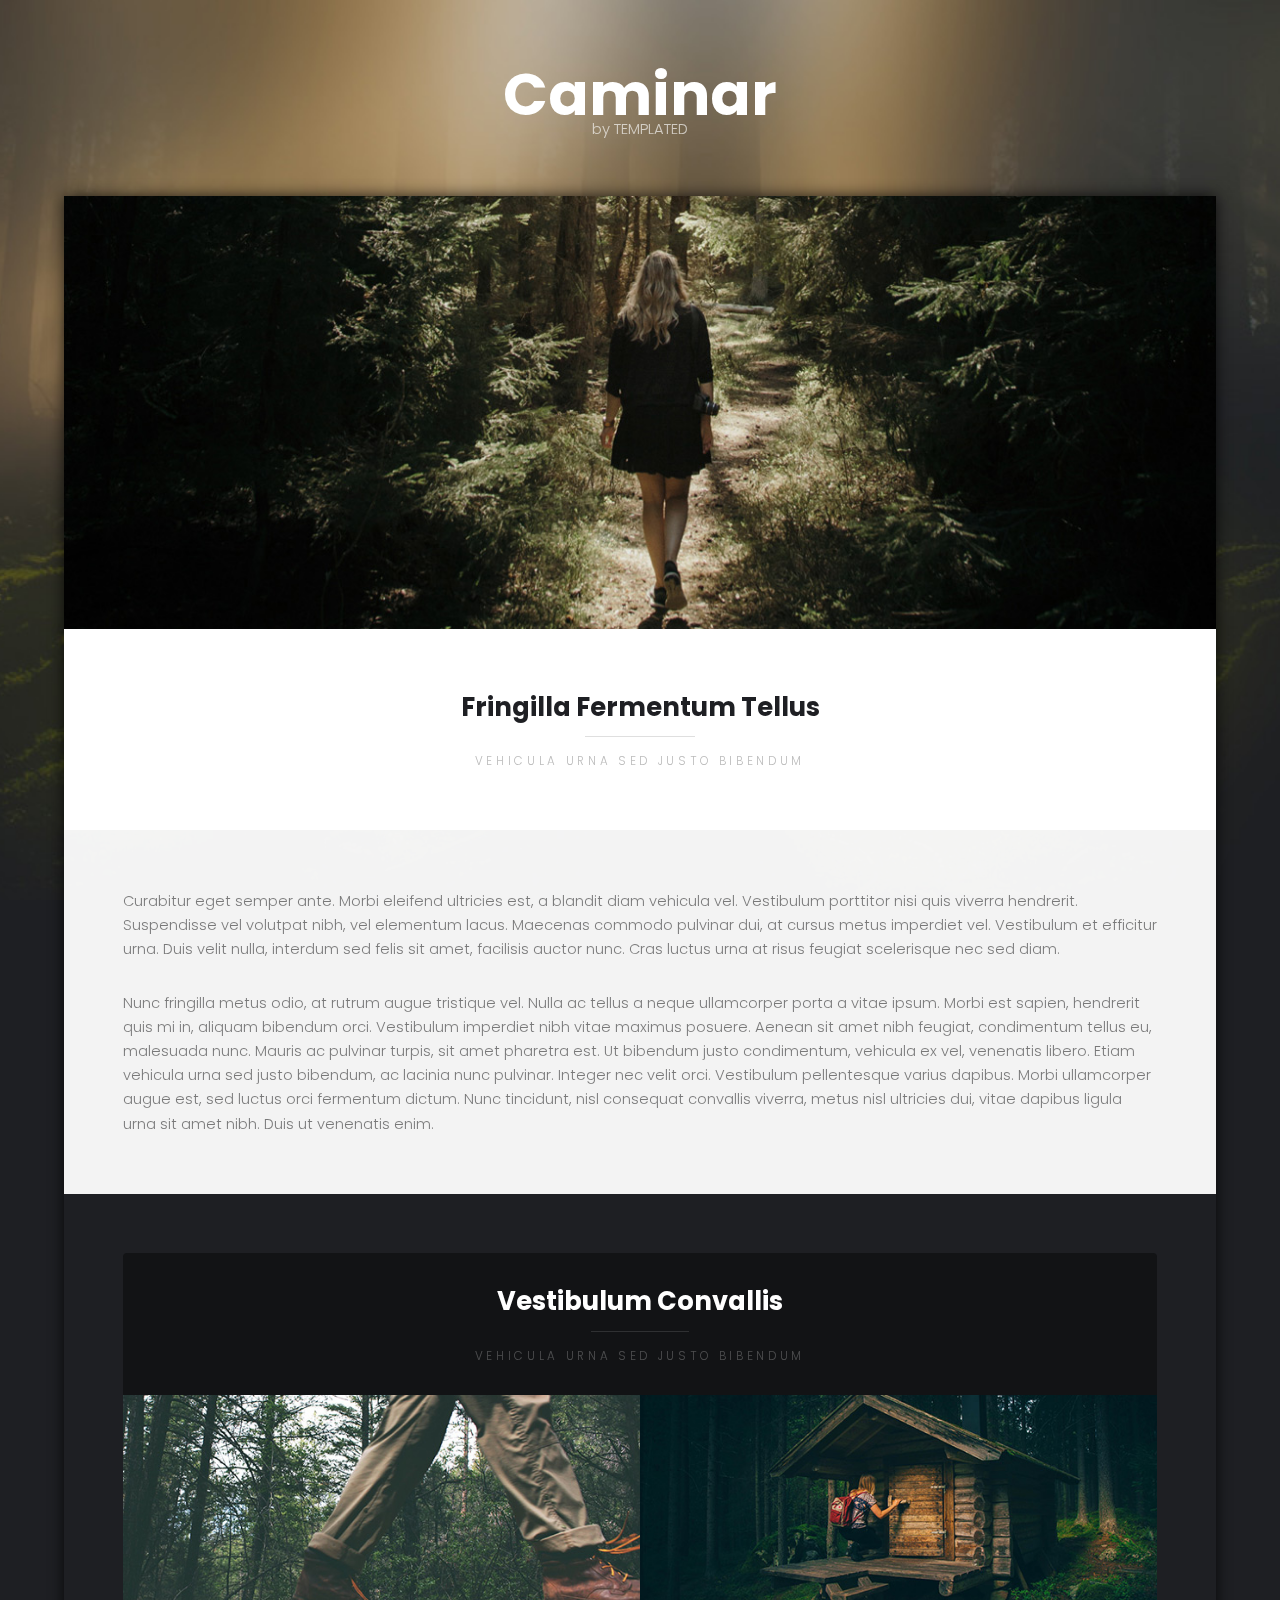
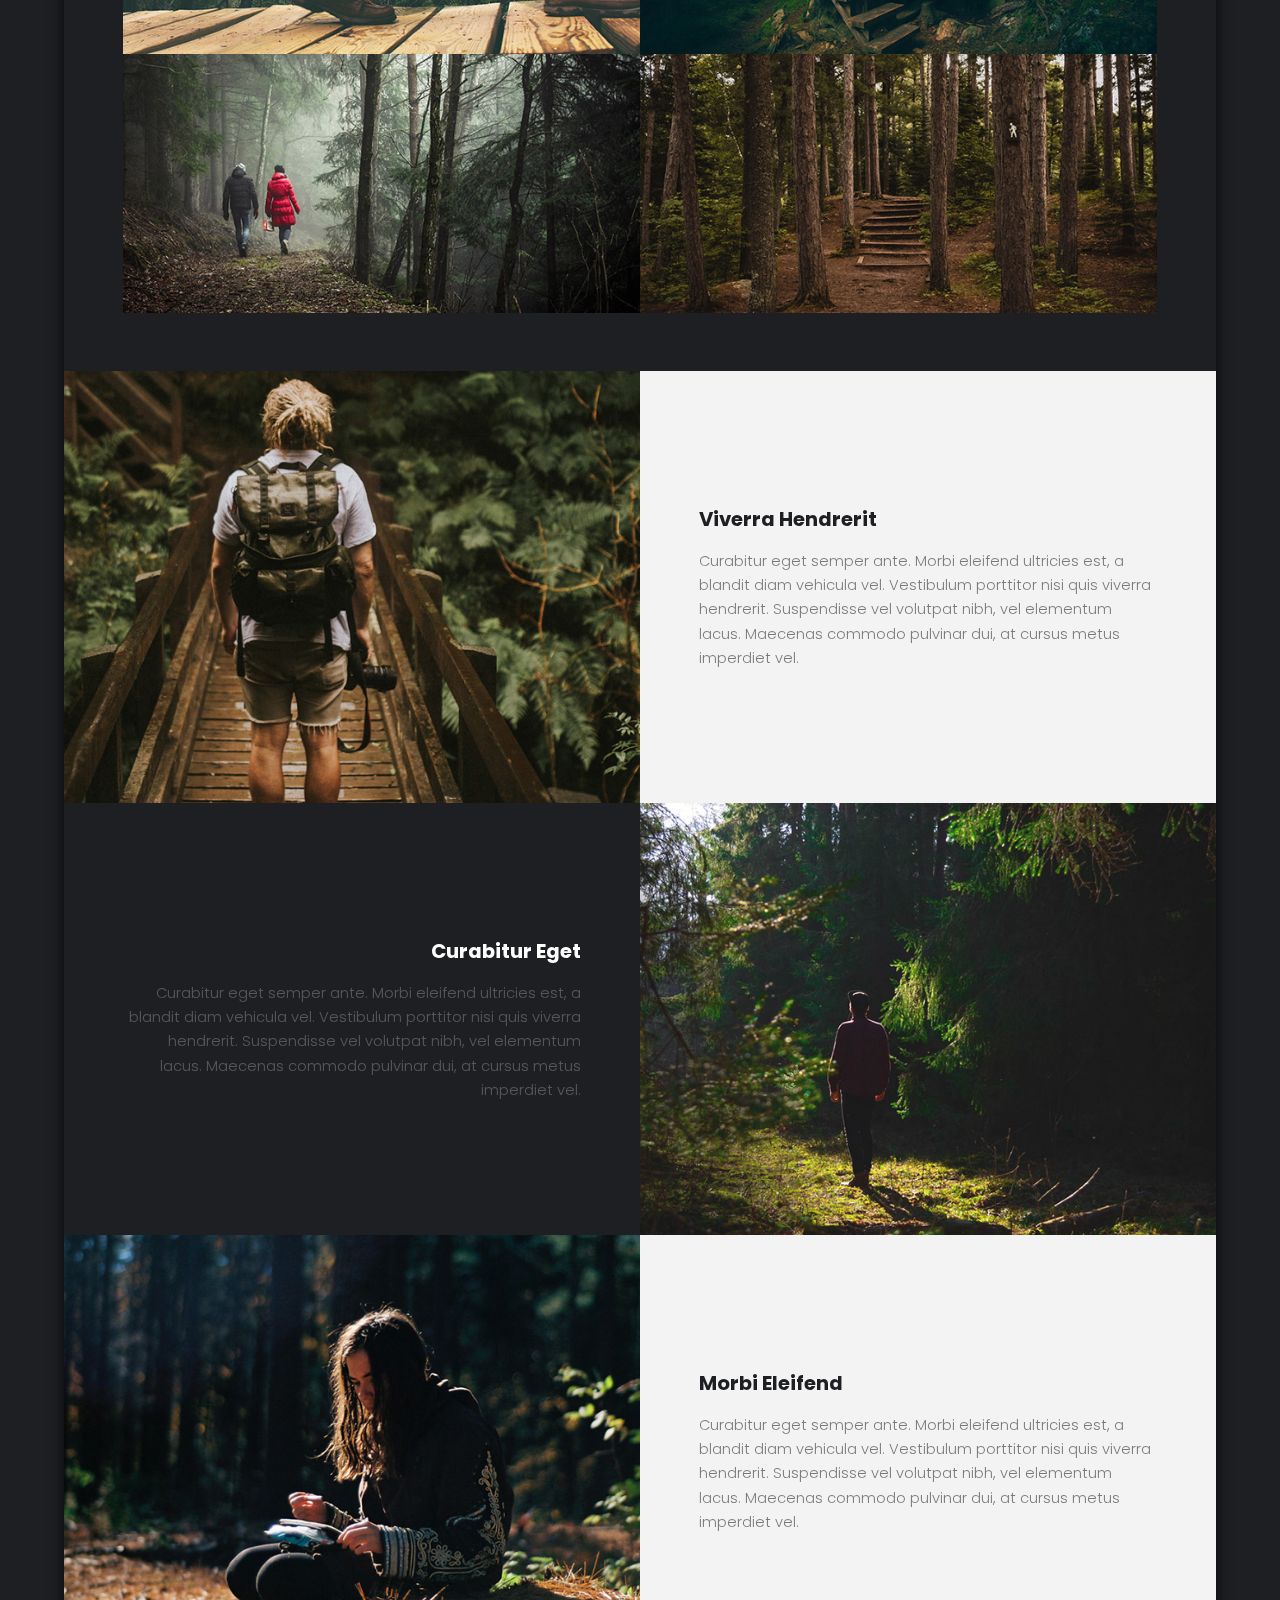
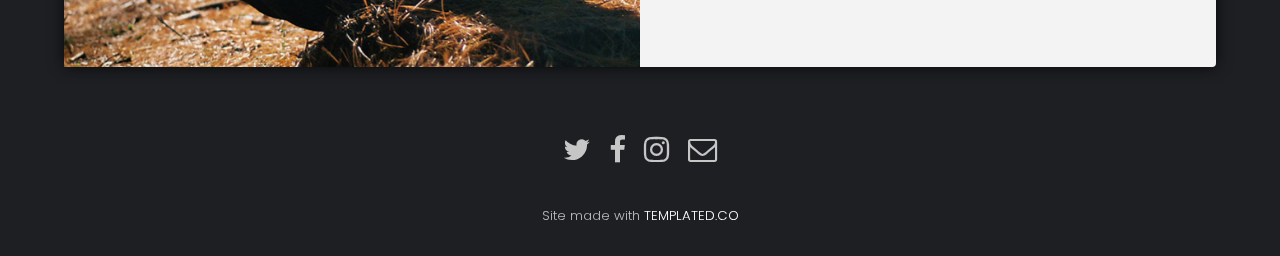
==== index.html @ a5172455 "first commit" ====
<!DOCTYPE HTML>
<!--
	Caminar by TEMPLATED
	templated.co @templatedco
	Released for free under the Creative Commons Attribution 3.0 license (templated.co/license)
-->
<html>
	<head>
		<title>Caminar by TEMPLATED</title>
		<meta charset="utf-8" />
		<meta name="viewport" content="width=device-width, initial-scale=1" />
		<link rel="stylesheet" href="assets/css/main.css" />
		<link rel="stylesheet" href="assets/css/index.css">
	</head>
	<body>

		<!-- Header -->
			<header id="header">
				<div class="logo"><a href="#">Caminar <span>by TEMPLATED</span></a></div>
			</header>

		<!-- Main -->
			<section id="main">
				<div class="inner">

				<!-- One -->
					<section id="one" class="wrapper style1">

						<div class="image fit flush">
							<img src="images/pic02.jpg" alt="" />
						</div>
						<header class="special">
							<h2>Fringilla Fermentum Tellus</h2>
							<p>vehicula urna sed justo bibendum</p>
						</header>
						<div class="content">
							<p>Curabitur eget semper ante. Morbi eleifend ultricies est, a blandit diam vehicula vel. Vestibulum porttitor nisi quis viverra hendrerit. Suspendisse vel volutpat nibh, vel elementum lacus. Maecenas commodo pulvinar dui, at cursus metus imperdiet vel. Vestibulum et efficitur urna. Duis velit nulla, interdum sed felis sit amet, facilisis auctor nunc. Cras luctus urna at risus feugiat scelerisque nec sed diam. </p>
							<p>Nunc fringilla metus odio, at rutrum augue tristique vel. Nulla ac tellus a neque ullamcorper porta a vitae ipsum. Morbi est sapien, hendrerit quis mi in, aliquam bibendum orci. Vestibulum imperdiet nibh vitae maximus posuere. Aenean sit amet nibh feugiat, condimentum tellus eu, malesuada nunc. Mauris ac pulvinar turpis, sit amet pharetra est. Ut bibendum justo condimentum, vehicula ex vel, venenatis libero. Etiam vehicula urna sed justo bibendum, ac lacinia nunc pulvinar. Integer nec velit orci. Vestibulum pellentesque varius dapibus. Morbi ullamcorper augue est, sed luctus orci fermentum dictum. Nunc tincidunt, nisl consequat convallis viverra, metus nisl ultricies dui, vitae dapibus ligula urna sit amet nibh. Duis ut venenatis enim.</p>
						</div>
					</section>

				<!-- Two -->
					<section id="two" class="wrapper style2">
						<header>
							<h2>Vestibulum Convallis</h2>
							<p>vehicula urna sed justo bibendum</p>
						</header>
						<div class="content">
							<div class="gallery">
								<div>
									<div class="image fit flush">
										<a href="images/pic03.jpg"><img src="images/pic03.jpg" alt="" /></a>
									</div>
								</div>
								<div>
									<div class="image fit flush">
										<a href="images/pic01.jpg"><img src="images/pic01.jpg" alt="" /></a>
									</div>
								</div>
								<div>
									<div class="image fit flush">
										<a href="images/pic04.jpg"><img src="images/pic04.jpg" alt="" /></a>
									</div>
								</div>
								<div>
									<div class="image fit flush">
										<a href="images/pic05.jpg"><img src="images/pic05.jpg" alt="" /></a>
									</div>
								</div>
							</div>
						</div>
					</section>

				<!-- Three -->
					<section id="three" class="wrapper">
						<div class="spotlight">
							<div class="image flush"><img src="images/pic06.jpg" alt="" /></div>
							<div class="inner">
								<h3>Viverra Hendrerit</h3>
								<p>Curabitur eget semper ante. Morbi eleifend ultricies est, a blandit diam vehicula vel. Vestibulum porttitor nisi quis viverra hendrerit. Suspendisse vel volutpat nibh, vel elementum lacus. Maecenas commodo pulvinar dui, at cursus metus imperdiet vel.</p>
							</div>
						</div>
						<div class="spotlight alt">
							<div class="image flush"><img src="images/pic07.jpg" alt="" /></div>
							<div  class="inner">
								<h3>Curabitur Eget</h3>
								<p>Curabitur eget semper ante. Morbi eleifend ultricies est, a blandit diam vehicula vel. Vestibulum porttitor nisi quis viverra hendrerit. Suspendisse vel volutpat nibh, vel elementum lacus. Maecenas commodo pulvinar dui, at cursus metus imperdiet vel.</p>
							</div>
						</div>
						<div class="spotlight">
							<div class="image flush"><img src="images/pic08.jpg" alt="" /></div>
							<div class="inner">
								<h3>Morbi Eleifend</h3>
								<p>Curabitur eget semper ante. Morbi eleifend ultricies est, a blandit diam vehicula vel. Vestibulum porttitor nisi quis viverra hendrerit. Suspendisse vel volutpat nibh, vel elementum lacus. Maecenas commodo pulvinar dui, at cursus metus imperdiet vel.</p>
							</div>
						</div>
					</section>

				</div>
			</section>

		<!-- Footer -->
			<footer id="footer">
				<div class="container">
					<ul class="icons">
						<li><a href="#" class="icon fa-twitter"><span class="label">Twitter</span></a></li>
						<li><a href="#" class="icon fa-facebook"><span class="label">Facebook</span></a></li>
						<li><a href="#" class="icon fa-instagram"><span class="label">Instagram</span></a></li>
						<li><a href="#" class="icon fa-envelope-o"><span class="label">Email</span></a></li>
					</ul>
				</div>
			</footer>

		<div class="copyright">
			Site made with <a href="https://templated.co/">TEMPLATED.CO</a>
		</div>

		<!-- Scripts -->
			<script src="assets/js/jquery.min.js"></script>
			<script src="assets/js/jquery.poptrox.min.js"></script>
			<script src="assets/js/skel.min.js"></script>
			<script src="assets/js/util.js"></script>
			<script src="assets/js/main.js"></script>

	</body>
</html>
---- assets/css/main.css ----
@import url(font-awesome.min.css);
@import url("https://fonts.googleapis.com/css?family=Poppins:300,400,500,600,700");

/*
	Caminar by TEMPLATED
	templated.co @templatedco
	Released for free under the Creative Commons Attribution 3.0 license (templated.co/license)
*/

/* Reset */

	html, body, div, span, applet, object, iframe, h1, h2, h3, h4, h5, h6, p, blockquote, pre, a, abbr, acronym, address, big, cite, code, del, dfn, em, img, ins, kbd, q, s, samp, small, strike, strong, sub, sup, tt, var, b, u, i, center, dl, dt, dd, ol, ul, li, fieldset, form, label, legend, table, caption, tbody, tfoot, thead, tr, th, td, article, aside, canvas, details, embed, figure, figcaption, footer, header, hgroup, menu, nav, output, ruby, section, summary, time, mark, audio, video {
		margin: 0;
		padding: 0;
		border: 0;
		font-size: 100%;
		font: inherit;
		vertical-align: baseline;
	}

	article, aside, details, figcaption, figure, footer, header, hgroup, menu, nav, section {
		display: block;
	}

	body {
		line-height: 1;
	}

	ol, ul {
		list-style: none;
	}

	blockquote, q {
		quotes: none;
	}

	blockquote:before, blockquote:after, q:before, q:after {
		content: '';
		content: none;
	}

	table {
		border-collapse: collapse;
		border-spacing: 0;
	}

	body {
		-webkit-text-size-adjust: none;
	}

/* Box Model */

	*, *:before, *:after {
		-moz-box-sizing: border-box;
		-webkit-box-sizing: border-box;
		box-sizing: border-box;
	}

/* Containers */

	.container {
		margin-left: auto;
		margin-right: auto;
	}

	.container.\31 25\25 {
		width: 100%;
		max-width: 100rem;
		min-width: 80rem;
	}

	.container.\37 5\25 {
		width: 60rem;
	}

	.container.\35 0\25 {
		width: 40rem;
	}

	.container.\32 5\25 {
		width: 20rem;
	}

	.container {
		width: 80rem;
	}

	@media screen and (max-width: 1680px) {

		.container.\31 25\25 {
			width: 100%;
			max-width: 100rem;
			min-width: 80rem;
		}

		.container.\37 5\25 {
			width: 60rem;
		}

		.container.\35 0\25 {
			width: 40rem;
		}

		.container.\32 5\25 {
			width: 20rem;
		}

		.container {
			width: 80rem;
		}

	}

	@media screen and (max-width: 1280px) {

		.container.\31 25\25 {
			width: 100%;
			max-width: 81.25rem;
			min-width: 65rem;
		}

		.container.\37 5\25 {
			width: 48.75rem;
		}

		.container.\35 0\25 {
			width: 32.5rem;
		}

		.container.\32 5\25 {
			width: 16.25rem;
		}

		.container {
			width: 65rem;
		}

	}

	@media screen and (max-width: 980px) {

		.container.\31 25\25 {
			width: 100%;
			max-width: 112.5%;
			min-width: 90%;
		}

		.container.\37 5\25 {
			width: 67.5%;
		}

		.container.\35 0\25 {
			width: 45%;
		}

		.container.\32 5\25 {
			width: 22.5%;
		}

		.container {
			width: 90%;
		}

	}

	@media screen and (max-width: 736px) {

		.container.\31 25\25 {
			width: 100%;
			max-width: 112.5%;
			min-width: 90%;
		}

		.container.\37 5\25 {
			width: 67.5%;
		}

		.container.\35 0\25 {
			width: 45%;
		}
		}

		.container.\32 5\25 {
			width: 22.5%;
		}

		.container {
			width: 90% !important;
		}

	}

	@media screen and (max-width: 480px) {

		.container.\31 25\25 {
			width: 100%;
			max-width: 112.5%;
			min-width: 90%;
		}

		.container.\37 5\25 {
			width: 67.5%;
		}

		.container.\35 0\25 {
			width: 45%;
		}

		.container.\32 5\25 {
			width: 22.5%;
		}

		.container {
			width: 90% !important;
		}

	}

/* Grid */

	.row {
		border-bottom: solid 1px transparent;
		-moz-box-sizing: border-box;
		-webkit-box-sizing: border-box;
		box-sizing: border-box;
	}

	.row > * {
		float: left;
		-moz-box-sizing: border-box;
		-webkit-box-sizing: border-box;
		box-sizing: border-box;
	}

	.row:after, .row:before {
		content: '';
		display: block;
		clear: both;
		height: 0;
	}

	.row.uniform > * > :first-child {
		margin-top: 0;
	}

	.row.uniform > * > :last-child {
		margin-bottom: 0;
	}

	.row.\30 \25 > * {
		padding: 0 0 0 0rem;
	}

	.row.\30 \25 {
		margin: 0 0 -1px 0rem;
	}

	.row.uniform.\30 \25 > * {
		padding: 0rem 0 0 0rem;
	}

	.row.uniform.\30 \25 {
		margin: 0rem 0 -1px 0rem;
	}

	.row > * {
		padding: 0 0 0 2rem;
	}

	.row {
		margin: 0 0 -1px -2rem;
	}

	.row.uniform > * {
		padding: 2rem 0 0 2rem;
	}

	.row.uniform {
		margin: -2rem 0 -1px -2rem;
	}

	.row.\32 00\25 > * {
		padding: 0 0 0 4rem;
	}

	.row.\32 00\25 {
		margin: 0 0 -1px -4rem;
	}

	.row.uniform.\32 00\25 > * {
		padding: 4rem 0 0 4rem;
	}

	.row.uniform.\32 00\25 {
		margin: -4rem 0 -1px -4rem;
	}

	.row.\31 50\25 > * {
		padding: 0 0 0 3rem;
	}

	.row.\31 50\25 {
		margin: 0 0 -1px -3rem;
	}

	.row.uniform.\31 50\25 > * {
		padding: 3rem 0 0 3rem;
	}

	.row.uniform.\31 50\25 {
		margin: -3rem 0 -1px -3rem;
	}

	.row.\35 0\25 > * {
		padding: 0 0 0 1rem;
	}

	.row.\35 0\25 {
		margin: 0 0 -1px -1rem;
	}

	.row.uniform.\35 0\25 > * {
		padding: 1rem 0 0 1rem;
	}

	.row.uniform.\35 0\25 {
		margin: -1rem 0 -1px -1rem;
	}

	.row.\32 5\25 > * {
		padding: 0 0 0 0.5rem;
	}

	.row.\32 5\25 {
		margin: 0 0 -1px -0.5rem;
	}

	.row.uniform.\32 5\25 > * {
		padding: 0.5rem 0 0 0.5rem;
	}

	.row.uniform.\32 5\25 {
		margin: -0.5rem 0 -1px -0.5rem;
	}

	.\31 2u, .\31 2u\24 {
		width: 100%;
		clear: none;
		margin-left: 0;
	}

	.\31 1u, .\31 1u\24 {
		width: 91.6666666667%;
		clear: none;
		margin-left: 0;
	}

	.\31 0u, .\31 0u\24 {
		width: 83.3333333333%;
		clear: none;
		margin-left: 0;
	}

	.\39 u, .\39 u\24 {
		width: 75%;
		clear: none;
		margin-left: 0;
	}

	.\38 u, .\38 u\24 {
		width: 66.6666666667%;
		clear: none;
		margin-left: 0;
	}

	.\37 u, .\37 u\24 {
		width: 58.3333333333%;
		clear: none;
		margin-left: 0;
	}

	.\36 u, .\36 u\24 {
		width: 50%;
		clear: none;
		margin-left: 0;
	}

	.\35 u, .\35 u\24 {
		width: 41.6666666667%;
		clear: none;
		margin-left: 0;
	}

	.\34 u, .\34 u\24 {
		width: 33.3333333333%;
		clear: none;
		margin-left: 0;
	}

	.\33 u, .\33 u\24 {
		width: 25%;
		clear: none;
		margin-left: 0;
	}

	.\32 u, .\32 u\24 {
		width: 16.6666666667%;
		clear: none;
		margin-left: 0;
	}

	.\31 u, .\31 u\24 {
		width: 8.3333333333%;
		clear: none;
		margin-left: 0;
	}

	.\31 2u\24 + *,
	.\31 1u\24 + *,
	.\31 0u\24 + *,
	.\39 u\24 + *,
	.\38 u\24 + *,
	.\37 u\24 + *,
	.\36 u\24 + *,
	.\35 u\24 + *,
	.\34 u\24 + *,
	.\33 u\24 + *,
	.\32 u\24 + *,
	.\31 u\24 + * {
		clear: left;
	}

	.\-11u {
		margin-left: 91.66667%;
	}

	.\-10u {
		margin-left: 83.33333%;
	}

	.\-9u {
		margin-left: 75%;
	}

	.\-8u {
		margin-left: 66.66667%;
	}

	.\-7u {
		margin-left: 58.33333%;
	}

	.\-6u {
		margin-left: 50%;
	}

	.\-5u {
		margin-left: 41.66667%;
	}

	.\-4u {
		margin-left: 33.33333%;
	}

	.\-3u {
		margin-left: 25%;
	}

	.\-2u {
		margin-left: 16.66667%;
	}

	.\-1u {
		margin-left: 8.33333%;
	}

	@media screen and (max-width: 1680px) {

		.row > * {
			padding: 0 0 0 2rem;
		}

		.row {
			margin: 0 0 -1px -2rem;
		}

		.row.uniform > * {
			padding: 2rem 0 0 2rem;
		}

		.row.uniform {
			margin: -2rem 0 -1px -2rem;
		}

		.row.\32 00\25 > * {
			padding: 0 0 0 4rem;
		}

		.row.\32 00\25 {
			margin: 0 0 -1px -4rem;
		}

		.row.uniform.\32 00\25 > * {
			padding: 4rem 0 0 4rem;
		}

		.row.uniform.\32 00\25 {
			margin: -4rem 0 -1px -4rem;
		}

		.row.\31 50\25 > * {
			padding: 0 0 0 3rem;
		}

		.row.\31 50\25 {
			margin: 0 0 -1px -3rem;
		}

		.row.uniform.\31 50\25 > * {
			padding: 3rem 0 0 3rem;
		}

		.row.uniform.\31 50\25 {
			margin: -3rem 0 -1px -3rem;
		}

		.row.\35 0\25 > * {
			padding: 0 0 0 1rem;
		}

		.row.\35 0\25 {
			margin: 0 0 -1px -1rem;
		}

		.row.uniform.\35 0\25 > * {
			padding: 1rem 0 0 1rem;
		}

		.row.uniform.\35 0\25 {
			margin: -1rem 0 -1px -1rem;
		}

		.row.\32 5\25 > * {
			padding: 0 0 0 0.5rem;
		}

		.row.\32 5\25 {
			margin: 0 0 -1px -0.5rem;
		}

		.row.uniform.\32 5\25 > * {
			padding: 0.5rem 0 0 0.5rem;
		}

		.row.uniform.\32 5\25 {
			margin: -0.5rem 0 -1px -0.5rem;
		}

		.\31 2u\28xlarge\29, .\31 2u\24\28xlarge\29 {
			width: 100%;
			clear: none;
			margin-left: 0;
		}

		.\31 1u\28xlarge\29, .\31 1u\24\28xlarge\29 {
			width: 91.6666666667%;
			clear: none;
			margin-left: 0;
		}

		.\31 0u\28xlarge\29, .\31 0u\24\28xlarge\29 {
			width: 83.3333333333%;
			clear: none;
			margin-left: 0;
		}

		.\39 u\28xlarge\29, .\39 u\24\28xlarge\29 {
			width: 75%;
			clear: none;
			margin-left: 0;
		}

		.\38 u\28xlarge\29, .\38 u\24\28xlarge\29 {
			width: 66.6666666667%;
			clear: none;
			margin-left: 0;
		}

		.\37 u\28xlarge\29, .\37 u\24\28xlarge\29 {
			width: 58.3333333333%;
			clear: none;
			margin-left: 0;
		}

		.\36 u\28xlarge\29, .\36 u\24\28xlarge\29 {
			width: 50%;
			clear: none;
			margin-left: 0;
		}

		.\35 u\28xlarge\29, .\35 u\24\28xlarge\29 {
			width: 41.6666666667%;
			clear: none;
			margin-left: 0;
		}

		.\34 u\28xlarge\29, .\34 u\24\28xlarge\29 {
			width: 33.3333333333%;
			clear: none;
			margin-left: 0;
		}

		.\33 u\28xlarge\29, .\33 u\24\28xlarge\29 {
			width: 25%;
			clear: none;
			margin-left: 0;
		}

		.\32 u\28xlarge\29, .\32 u\24\28xlarge\29 {
			width: 16.6666666667%;
			clear: none;
			margin-left: 0;
		}

		.\31 u\28xlarge\29, .\31 u\24\28xlarge\29 {
			width: 8.3333333333%;
			clear: none;
			margin-left: 0;
		}

		.\31 2u\24\28xlarge\29 + *,
		.\31 1u\24\28xlarge\29 + *,
		.\31 0u\24\28xlarge\29 + *,
		.\39 u\24\28xlarge\29 + *,
		.\38 u\24\28xlarge\29 + *,
		.\37 u\24\28xlarge\29 + *,
		.\36 u\24\28xlarge\29 + *,
		.\35 u\24\28xlarge\29 + *,
		.\34 u\24\28xlarge\29 + *,
		.\33 u\24\28xlarge\29 + *,
		.\32 u\24\28xlarge\29 + *,
		.\31 u\24\28xlarge\29 + * {
			clear: left;
		}

		.\-11u\28xlarge\29 {
			margin-left: 91.66667%;
		}

		.\-10u\28xlarge\29 {
			margin-left: 83.33333%;
		}

		.\-9u\28xlarge\29 {
			margin-left: 75%;
		}

		.\-8u\28xlarge\29 {
			margin-left: 66.66667%;
		}

		.\-7u\28xlarge\29 {
			margin-left: 58.33333%;
		}

		.\-6u\28xlarge\29 {
			margin-left: 50%;
		}

		.\-5u\28xlarge\29 {
			margin-left: 41.66667%;
		}

		.\-4u\28xlarge\29 {
			margin-left: 33.33333%;
		}

		.\-3u\28xlarge\29 {
			margin-left: 25%;
		}

		.\-2u\28xlarge\29 {
			margin-left: 16.66667%;
		}

		.\-1u\28xlarge\29 {
			margin-left: 8.33333%;
		}

	}

	@media screen and (max-width: 1280px) {

		.row > * {
			padding: 0 0 0 1.5rem;
		}

		.row {
			margin: 0 0 -1px -1.5rem;
		}

		.row.uniform > * {
			padding: 1.5rem 0 0 1.5rem;
		}

		.row.uniform {
			margin: -1.5rem 0 -1px -1.5rem;
		}

		.row.\32 00\25 > * {
			padding: 0 0 0 3rem;
		}

		.row.\32 00\25 {
			margin: 0 0 -1px -3rem;
		}

		.row.uniform.\32 00\25 > * {
			padding: 3rem 0 0 3rem;
		}

		.row.uniform.\32 00\25 {
			margin: -3rem 0 -1px -3rem;
		}

		.row.\31 50\25 > * {
			padding: 0 0 0 2.25rem;
		}

		.row.\31 50\25 {
			margin: 0 0 -1px -2.25rem;
		}

		.row.uniform.\31 50\25 > * {
			padding: 2.25rem 0 0 2.25rem;
		}

		.row.uniform.\31 50\25 {
			margin: -2.25rem 0 -1px -2.25rem;
		}

		.row.\35 0\25 > * {
			padding: 0 0 0 0.75rem;
		}

		.row.\35 0\25 {
			margin: 0 0 -1px -0.75rem;
		}

		.row.uniform.\35 0\25 > * {
			padding: 0.75rem 0 0 0.75rem;
		}

		.row.uniform.\35 0\25 {
			margin: -0.75rem 0 -1px -0.75rem;
		}

		.row.\32 5\25 > * {
			padding: 0 0 0 0.375rem;
		}

		.row.\32 5\25 {
			margin: 0 0 -1px -0.375rem;
		}

		.row.uniform.\32 5\25 > * {
			padding: 0.375rem 0 0 0.375rem;
		}

		.row.uniform.\32 5\25 {
			margin: -0.375rem 0 -1px -0.375rem;
		}

		.\31 2u\28large\29, .\31 2u\24\28large\29 {
			width: 100%;
			clear: none;
			margin-left: 0;
		}

		.\31 1u\28large\29, .\31 1u\24\28large\29 {
			width: 91.6666666667%;
			clear: none;
			margin-left: 0;
		}

		.\31 0u\28large\29, .\31 0u\24\28large\29 {
			width: 83.3333333333%;
			clear: none;
			margin-left: 0;
		}

		.\39 u\28large\29, .\39 u\24\28large\29 {
			width: 75%;
			clear: none;
			margin-left: 0;
		}

		.\38 u\28large\29, .\38 u\24\28large\29 {
			width: 66.6666666667%;
			clear: none;
			margin-left: 0;
		}

		.\37 u\28large\29, .\37 u\24\28large\29 {
			width: 58.3333333333%;
			clear: none;
			margin-left: 0;
		}

		.\36 u\28large\29, .\36 u\24\28large\29 {
			width: 50%;
			clear: none;
			margin-left: 0;
		}

		.\35 u\28large\29, .\35 u\24\28large\29 {
			width: 41.6666666667%;
			clear: none;
			margin-left: 0;
		}

		.\34 u\28large\29, .\34 u\24\28large\29 {
			width: 33.3333333333%;
			clear: none;
			margin-left: 0;
		}

		.\33 u\28large\29, .\33 u\24\28large\29 {
			width: 25%;
			clear: none;
			margin-left: 0;
		}

		.\32 u\28large\29, .\32 u\24\28large\29 {
			width: 16.6666666667%;
			clear: none;
			margin-left: 0;
		}

		.\31 u\28large\29, .\31 u\24\28large\29 {
			width: 8.3333333333%;
			clear: none;
			margin-left: 0;
		}

		.\31 2u\24\28large\29 + *,
		.\31 1u\24\28large\29 + *,
		.\31 0u\24\28large\29 + *,
		.\39 u\24\28large\29 + *,
		.\38 u\24\28large\29 + *,
		.\37 u\24\28large\29 + *,
		.\36 u\24\28large\29 + *,
		.\35 u\24\28large\29 + *,
		.\34 u\24\28large\29 + *,
		.\33 u\24\28large\29 + *,
		.\32 u\24\28large\29 + *,
		.\31 u\24\28large\29 + * {
			clear: left;
		}

		.\-11u\28large\29 {
			margin-left: 91.66667%;
		}

		.\-10u\28large\29 {
			margin-left: 83.33333%;
		}

		.\-9u\28large\29 {
			margin-left: 75%;
		}

		.\-8u\28large\29 {
			margin-left: 66.66667%;
		}

		.\-7u\28large\29 {
			margin-left: 58.33333%;
		}

		.\-6u\28large\29 {
			margin-left: 50%;
		}

		.\-5u\28large\29 {
			margin-left: 41.66667%;
		}

		.\-4u\28large\29 {
			margin-left: 33.33333%;
		}

		.\-3u\28large\29 {
			margin-left: 25%;
		}

		.\-2u\28large\29 {
			margin-left: 16.66667%;
		}

		.\-1u\28large\29 {
			margin-left: 8.33333%;
		}

	}

	@media screen and (max-width: 980px) {

		.row > * {
			padding: 0 0 0 1.5rem;
		}

		.row {
			margin: 0 0 -1px -1.5rem;
		}

		.row.uniform > * {
			padding: 1.5rem 0 0 1.5rem;
		}

		.row.uniform {
			margin: -1.5rem 0 -1px -1.5rem;
		}

		.row.\32 00\25 > * {
			padding: 0 0 0 3rem;
		}

		.row.\32 00\25 {
			margin: 0 0 -1px -3rem;
		}

		.row.uniform.\32 00\25 > * {
			padding: 3rem 0 0 3rem;
		}

		.row.uniform.\32 00\25 {
			margin: -3rem 0 -1px -3rem;
		}

		.row.\31 50\25 > * {
			padding: 0 0 0 2.25rem;
		}

		.row.\31 50\25 {
			margin: 0 0 -1px -2.25rem;
		}

		.row.uniform.\31 50\25 > * {
			padding: 2.25rem 0 0 2.25rem;
		}

		.row.uniform.\31 50\25 {
			margin: -2.25rem 0 -1px -2.25rem;
		}

		.row.\35 0\25 > * {
			padding: 0 0 0 0.75rem;
		}

		.row.\35 0\25 {
			margin: 0 0 -1px -0.75rem;
		}

		.row.uniform.\35 0\25 > * {
			padding: 0.75rem 0 0 0.75rem;
		}

		.row.uniform.\35 0\25 {
			margin: -0.75rem 0 -1px -0.75rem;
		}

		.row.\32 5\25 > * {
			padding: 0 0 0 0.375rem;
		}

		.row.\32 5\25 {
			margin: 0 0 -1px -0.375rem;
		}

		.row.uniform.\32 5\25 > * {
			padding: 0.375rem 0 0 0.375rem;
		}

		.row.uniform.\32 5\25 {
			margin: -0.375rem 0 -1px -0.375rem;
		}

		.\31 2u\28medium\29, .\31 2u\24\28medium\29 {
			width: 100%;
			clear: none;
			margin-left: 0;
		}

		.\31 1u\28medium\29, .\31 1u\24\28medium\29 {
			width: 91.6666666667%;
			clear: none;
			margin-left: 0;
		}

		.\31 0u\28medium\29, .\31 0u\24\28medium\29 {
			width: 83.3333333333%;
			clear: none;
			margin-left: 0;
		}

		.\39 u\28medium\29, .\39 u\24\28medium\29 {
			width: 75%;
			clear: none;
			margin-left: 0;
		}

		.\38 u\28medium\29, .\38 u\24\28medium\29 {
			width: 66.6666666667%;
			clear: none;
			margin-left: 0;
		}

		.\37 u\28medium\29, .\37 u\24\28medium\29 {
			width: 58.3333333333%;
			clear: none;
			margin-left: 0;
		}

		.\36 u\28medium\29, .\36 u\24\28medium\29 {
			width: 50%;
			clear: none;
			margin-left: 0;
		}

		.\35 u\28medium\29, .\35 u\24\28medium\29 {
			width: 41.6666666667%;
			clear: none;
			margin-left: 0;
		}

		.\34 u\28medium\29, .\34 u\24\28medium\29 {
			width: 33.3333333333%;
			clear: none;
			margin-left: 0;
		}

		.\33 u\28medium\29, .\33 u\24\28medium\29 {
			width: 25%;
			clear: none;
			margin-left: 0;
		}

		.\32 u\28medium\29, .\32 u\24\28medium\29 {
			width: 16.6666666667%;
			clear: none;
			margin-left: 0;
		}

		.\31 u\28medium\29, .\31 u\24\28medium\29 {
			width: 8.3333333333%;
			clear: none;
			margin-left: 0;
		}

		.\31 2u\24\28medium\29 + *,
		.\31 1u\24\28medium\29 + *,
		.\31 0u\24\28medium\29 + *,
		.\39 u\24\28medium\29 + *,
		.\38 u\24\28medium\29 + *,
		.\37 u\24\28medium\29 + *,
		.\36 u\24\28medium\29 + *,
		.\35 u\24\28medium\29 + *,
		.\34 u\24\28medium\29 + *,
		.\33 u\24\28medium\29 + *,
		.\32 u\24\28medium\29 + *,
		.\31 u\24\28medium\29 + * {
			clear: left;
		}

		.\-11u\28medium\29 {
			margin-left: 91.66667%;
		}

		.\-10u\28medium\29 {
			margin-left: 83.33333%;
		}

		.\-9u\28medium\29 {
			margin-left: 75%;
		}

		.\-8u\28medium\29 {
			margin-left: 66.66667%;
		}

		.\-7u\28medium\29 {
			margin-left: 58.33333%;
		}

		.\-6u\28medium\29 {
			margin-left: 50%;
		}

		.\-5u\28medium\29 {
			margin-left: 41.66667%;
		}

		.\-4u\28medium\29 {
			margin-left: 33.33333%;
		}

		.\-3u\28medium\29 {
			margin-left: 25%;
		}

		.\-2u\28medium\29 {
			margin-left: 16.66667%;
		}

		.\-1u\28medium\29 {
			margin-left: 8.33333%;
		}

	}

	@media screen and (max-width: 736px) {

		.row > * {
			padding: 0 0 0 1.25rem;
		}

		.row {
			margin: 0 0 -1px -1.25rem;
		}

		.row.uniform > * {
			padding: 1.25rem 0 0 1.25rem;
		}

		.row.uniform {
			margin: -1.25rem 0 -1px -1.25rem;
		}

		.row.\32 00\25 > * {
			padding: 0 0 0 2.5rem;
		}

		.row.\32 00\25 {
			margin: 0 0 -1px -2.5rem;
		}

		.row.uniform.\32 00\25 > * {
			padding: 2.5rem 0 0 2.5rem;
		}

		.row.uniform.\32 00\25 {
			margin: -2.5rem 0 -1px -2.5rem;
		}

		.row.\31 50\25 > * {
			padding: 0 0 0 1.875rem;
		}

		.row.\31 50\25 {
			margin: 0 0 -1px -1.875rem;
		}

		.row.uniform.\31 50\25 > * {
			padding: 1.875rem 0 0 1.875rem;
		}

		.row.uniform.\31 50\25 {
			margin: -1.875rem 0 -1px -1.875rem;
		}

		.row.\35 0\25 > * {
			padding: 0 0 0 0.625rem;
		}

		.row.\35 0\25 {
			margin: 0 0 -1px -0.625rem;
		}

		.row.uniform.\35 0\25 > * {
			padding: 0.625rem 0 0 0.625rem;
		}

		.row.uniform.\35 0\25 {
			margin: -0.625rem 0 -1px -0.625rem;
		}

		.row.\32 5\25 > * {
			padding: 0 0 0 0.3125rem;
		}

		.row.\32 5\25 {
			margin: 0 0 -1px -0.3125rem;
		}

		.row.uniform.\32 5\25 > * {
			padding: 0.3125rem 0 0 0.3125rem;
		}

		.row.uniform.\32 5\25 {
			margin: -0.3125rem 0 -1px -0.3125rem;
		}

		.\31 2u\28small\29, .\31 2u\24\28small\29 {
			width: 100%;
			clear: none;
			margin-left: 0;
		}

		.\31 1u\28small\29, .\31 1u\24\28small\29 {
			width: 91.6666666667%;
			clear: none;
			margin-left: 0;
		}

		.\31 0u\28small\29, .\31 0u\24\28small\29 {
			width: 83.3333333333%;
			clear: none;
			margin-left: 0;
		}

		.\39 u\28small\29, .\39 u\24\28small\29 {
			width: 75%;
			clear: none;
			margin-left: 0;
		}

		.\38 u\28small\29, .\38 u\24\28small\29 {
			width: 66.6666666667%;
			clear: none;
			margin-left: 0;
		}

		.\37 u\28small\29, .\37 u\24\28small\29 {
			width: 58.3333333333%;
			clear: none;
			margin-left: 0;
		}

		.\36 u\28small\29, .\36 u\24\28small\29 {
			width: 50%;
			clear: none;
			margin-left: 0;
		}

		.\35 u\28small\29, .\35 u\24\28small\29 {
			width: 41.6666666667%;
			clear: none;
			margin-left: 0;
		}

		.\34 u\28small\29, .\34 u\24\28small\29 {
			width: 33.3333333333%;
			clear: none;
			margin-left: 0;
		}

		.\33 u\28small\29, .\33 u\24\28small\29 {
			width: 25%;
			clear: none;
			margin-left: 0;
		}

		.\32 u\28small\29, .\32 u\24\28small\29 {
			width: 16.6666666667%;
			clear: none;
			margin-left: 0;
		}

		.\31 u\28small\29, .\31 u\24\28small\29 {
			width: 8.3333333333%;
			clear: none;
			margin-left: 0;
		}

		.\31 2u\24\28small\29 + *,
		.\31 1u\24\28small\29 + *,
		.\31 0u\24\28small\29 + *,
		.\39 u\24\28small\29 + *,
		.\38 u\24\28small\29 + *,
		.\37 u\24\28small\29 + *,
		.\36 u\24\28small\29 + *,
		.\35 u\24\28small\29 + *,
		.\34 u\24\28small\29 + *,
		.\33 u\24\28small\29 + *,
		.\32 u\24\28small\29 + *,
		.\31 u\24\28small\29 + * {
			clear: left;
		}

		.\-11u\28small\29 {
			margin-left: 91.66667%;
		}

		.\-10u\28small\29 {
			margin-left: 83.33333%;
		}

		.\-9u\28small\29 {
			margin-left: 75%;
		}

		.\-8u\28small\29 {
			margin-left: 66.66667%;
		}

		.\-7u\28small\29 {
			margin-left: 58.33333%;
		}

		.\-6u\28small\29 {
			margin-left: 50%;
		}

		.\-5u\28small\29 {
			margin-left: 41.66667%;
		}

		.\-4u\28small\29 {
			margin-left: 33.33333%;
		}

		.\-3u\28small\29 {
			margin-left: 25%;
		}

		.\-2u\28small\29 {
			margin-left: 16.66667%;
		}

		.\-1u\28small\29 {
			margin-left: 8.33333%;
		}

	}

	@media screen and (max-width: 480px) {

		.row > * {
			padding: 0 0 0 1.25rem;
		}

		.row {
			margin: 0 0 -1px -1.25rem;
		}

		.row.uniform > * {
			padding: 1.25rem 0 0 1.25rem;
		}

		.row.uniform {
			margin: -1.25rem 0 -1px -1.25rem;
		}

		.row.\32 00\25 > * {
			padding: 0 0 0 2.5rem;
		}

		.row.\32 00\25 {
			margin: 0 0 -1px -2.5rem;
		}

		.row.uniform.\32 00\25 > * {
			padding: 2.5rem 0 0 2.5rem;
		}

		.row.uniform.\32 00\25 {
			margin: -2.5rem 0 -1px -2.5rem;
		}

		.row.\31 50\25 > * {
			padding: 0 0 0 1.875rem;
		}

		.row.\31 50\25 {
			margin: 0 0 -1px -1.875rem;
		}

		.row.uniform.\31 50\25 > * {
			padding: 1.875rem 0 0 1.875rem;
		}

		.row.uniform.\31 50\25 {
			margin: -1.875rem 0 -1px -1.875rem;
		}

		.row.\35 0\25 > * {
			padding: 0 0 0 0.625rem;
		}

		.row.\35 0\25 {
			margin: 0 0 -1px -0.625rem;
		}

		.row.uniform.\35 0\25 > * {
			padding: 0.625rem 0 0 0.625rem;
		}

		.row.uniform.\35 0\25 {
			margin: -0.625rem 0 -1px -0.625rem;
		}

		.row.\32 5\25 > * {
			padding: 0 0 0 0.3125rem;
		}

		.row.\32 5\25 {
			margin: 0 0 -1px -0.3125rem;
		}

		.row.uniform.\32 5\25 > * {
			padding: 0.3125rem 0 0 0.3125rem;
		}

		.row.uniform.\32 5\25 {
			margin: -0.3125rem 0 -1px -0.3125rem;
		}

		.\31 2u\28xsmall\29, .\31 2u\24\28xsmall\29 {
			width: 100%;
			clear: none;
			margin-left: 0;
		}

		.\31 1u\28xsmall\29, .\31 1u\24\28xsmall\29 {
			width: 91.6666666667%;
			clear: none;
			margin-left: 0;
		}

		.\31 0u\28xsmall\29, .\31 0u\24\28xsmall\29 {
			width: 83.3333333333%;
			clear: none;
			margin-left: 0;
		}

		.\39 u\28xsmall\29, .\39 u\24\28xsmall\29 {
			width: 75%;
			clear: none;
			margin-left: 0;
		}

		.\38 u\28xsmall\29, .\38 u\24\28xsmall\29 {
			width: 66.6666666667%;
			clear: none;
			margin-left: 0;
		}

		.\37 u\28xsmall\29, .\37 u\24\28xsmall\29 {
			width: 58.3333333333%;
			clear: none;
			margin-left: 0;
		}

		.\36 u\28xsmall\29, .\36 u\24\28xsmall\29 {
			width: 50%;
			clear: none;
			margin-left: 0;
		}

		.\35 u\28xsmall\29, .\35 u\24\28xsmall\29 {
			width: 41.6666666667%;
			clear: none;
			margin-left: 0;
		}

		.\34 u\28xsmall\29, .\34 u\24\28xsmall\29 {
			width: 33.3333333333%;
			clear: none;
			margin-left: 0;
		}

		.\33 u\28xsmall\29, .\33 u\24\28xsmall\29 {
			width: 25%;
			clear: none;
			margin-left: 0;
		}

		.\32 u\28xsmall\29, .\32 u\24\28xsmall\29 {
			width: 16.6666666667%;
			clear: none;
			margin-left: 0;
		}

		.\31 u\28xsmall\29, .\31 u\24\28xsmall\29 {
			width: 8.3333333333%;
			clear: none;
			margin-left: 0;
		}

		.\31 2u\24\28xsmall\29 + *,
		.\31 1u\24\28xsmall\29 + *,
		.\31 0u\24\28xsmall\29 + *,
		.\39 u\24\28xsmall\29 + *,
		.\38 u\24\28xsmall\29 + *,
		.\37 u\24\28xsmall\29 + *,
		.\36 u\24\28xsmall\29 + *,
		.\35 u\24\28xsmall\29 + *,
		.\34 u\24\28xsmall\29 + *,
		.\33 u\24\28xsmall\29 + *,
		.\32 u\24\28xsmall\29 + *,
		.\31 u\24\28xsmall\29 + * {
			clear: left;
		}

		.\-11u\28xsmall\29 {
			margin-left: 91.66667%;
		}

		.\-10u\28xsmall\29 {
			margin-left: 83.33333%;
		}

		.\-9u\28xsmall\29 {
			margin-left: 75%;
		}

		.\-8u\28xsmall\29 {
			margin-left: 66.66667%;
		}

		.\-7u\28xsmall\29 {
			margin-left: 58.33333%;
		}

		.\-6u\28xsmall\29 {
			margin-left: 50%;
		}

		.\-5u\28xsmall\29 {
			margin-left: 41.66667%;
		}

		.\-4u\28xsmall\29 {
			margin-left: 33.33333%;
		}

		.\-3u\28xsmall\29 {
			margin-left: 25%;
		}

		.\-2u\28xsmall\29 {
			margin-left: 16.66667%;
		}

		.\-1u\28xsmall\29 {
			margin-left: 8.33333%;
		}

	}

/* Basic */

	@-ms-viewport {
		width: device-width;
	}

	body {
		-ms-overflow-style: scrollbar;
	}

	@media screen and (max-width: 480px) {

		html, body {
			min-width: 320px;
		}

	}

	body {
		background: #fff;
	}

		body.is-loading *, body.is-loading *:before, body.is-loading *:after {
			-moz-animation: none !important;
			-webkit-animation: none !important;
			-ms-animation: none !important;
			animation: none !important;
			-moz-transition: none !important;
			-webkit-transition: none !important;
			-ms-transition: none !important;
			transition: none !important;
		}

/* Type */

	html {
		font-size: 13pt;
	}

		@media screen and (max-width: 1680px) {

			html {
				font-size: 11pt;
			}

		}

		@media screen and (max-width: 1280px) {

			html {
				font-size: 11pt;
			}

		}

		@media screen and (max-width: 980px) {

			html {
				font-size: 12pt;
			}

		}

		@media screen and (max-width: 736px) {

			html {
				font-size: 12pt;
			}

		}

		@media screen and (max-width: 480px) {

			html {
				font-size: 12pt;
			}

		}

	body {
		background-color: #fff;
		color: rgba(0, 0, 0, 0.5);
	}

	body, input, select, textarea {
		font-family: "Poppins", sans-serif;
		font-weight: 300;
		font-size: 1rem;
		line-height: 1.65;
	}

	a {
		text-decoration: underline;
	}

		a:hover {
			text-decoration: none;
		}

	strong, b {
		font-weight: 600;
	}

	em, i {
		font-style: italic;
	}

	p {
		margin: 0 0 2rem 0;
	}

		p:last-child {
			margin: 0;
		}

		p.special {
			text-transform: uppercase;
			font-size: .75rem;
			font-weight: 300;
			margin: 0 0 .5rem 0;
			padding: 0 0 1rem 0;
			letter-spacing: .25rem;
		}

			p.special:after {
				content: '';
				position: absolute;
				margin: auto;
				right: 0;
				bottom: 0;
				left: 0;
				width: 50%;
				height: 1px;
				background-color: rgba(0, 0, 0, 0.125);
			}

	h1, h2, h3, h4, h5, h6 {
		font-weight: 700;
		line-height: 1.5;
		margin: 0 0 1rem 0;
	}

		h1 a, h2 a, h3 a, h4 a, h5 a, h6 a {
			color: inherit;
			text-decoration: none;
		}

	h2 {
		font-size: 1.75rem;
	}

	h3 {
		font-size: 1.35rem;
	}

	h4 {
		font-size: 1.1rem;
	}

	h5 {
		font-size: 0.9rem;
	}

	h6 {
		font-size: 0.7rem;
	}

	sub {
		font-size: 0.8rem;
		position: relative;
		top: 0.5rem;
	}

	sup {
		font-size: 0.8rem;
		position: relative;
		top: -0.5rem;
	}

	blockquote {
		border-left: solid 4px;
		font-style: italic;
		margin: 0 0 2rem 0;
		padding: 0.5rem 0 0.5rem 2rem;
	}

	code {
		border-radius: 4px;
		border: solid 1px;
		font-family: "Courier New", monospace;
		font-size: 0.9rem;
		margin: 0 0.25rem;
		padding: 0.25rem 0.65rem;
	}

	pre {
		-webkit-overflow-scrolling: touch;
		font-family: "Courier New", monospace;
		font-size: 0.9rem;
		margin: 0 0 2rem 0;
	}

		pre code {
			display: block;
			line-height: 1.75;
			padding: 1rem 1.5rem;
			overflow-x: auto;
		}

	hr {
		border: 0;
		border-bottom: solid 1px;
		margin: 2rem 0;
	}

		hr.major {
			margin: 3rem 0;
		}

	.align-left {
		text-align: left;
	}

	.align-center {
		text-align: center;
	}

	.align-right {
		text-align: right;
	}

	input, select, textarea {
		color: #1e1f23;
	}

	a {
		color: #54a354;
	}

	strong, b {
		color: #1e1f23;
	}

	h1, h2, h3, h4, h5, h6 {
		color: #1e1f23;
	}

	blockquote {
		border-left-color: rgba(144, 144, 144, 0.25);
	}

	code {
		background: rgba(144, 144, 144, 0.075);
		border-color: rgba(144, 144, 144, 0.25);
	}

	hr {
		border-bottom-color: rgba(144, 144, 144, 0.25);
	}

/* Box */

	.box {
		margin-bottom: 2rem;
		background: rgba(255, 255, 255, 0.95);
		border-radius: 4px;
	}

		.box .image.fit {
			margin: 0;
			border-radius: 0;
		}

			.box .image.fit img {
				border-radius: 0;
			}

		.box header {
			margin: 0 0 2rem 0;
		}

			.box header h2 {
				margin-bottom: 1rem;
				position: relative;
				padding-bottom: 1rem;
				font-weight: 700;
			}

				.box header h2:after {
					content: '';
					position: absolute;
					margin: auto;
					right: 0;
					bottom: 0;
					left: 0;
					width: 10%;
					height: 1px;
					background-color: rgba(0, 0, 0, 0.125);
				}

			.box header p {
				text-transform: uppercase;
				font-size: .75rem;
				font-weight: 300;
				margin: 1rem 0;
				padding: 0;
				letter-spacing: .25rem;
			}

		.box .content {
			padding: 3rem;
		}

		.box > :last-child,
		.box > :last-child > :last-child,
		.box > :last-child > :last-child > :last-child {
			margin-bottom: 0;
		}

		.box.alt {
			border: 0;
			border-radius: 0;
			padding: 0;
		}

		@media screen and (max-width: 736px) {

			.box .content {
				padding: 2rem;
			}

		}

	.box {
		border-color: rgba(144, 144, 144, 0.25);
	}

/* Button */

	input[type="submit"],
	input[type="reset"],
	input[type="button"],
	button,
	.button {
		-moz-appearance: none;
		-webkit-appearance: none;
		-ms-appearance: none;
		appearance: none;
		-moz-transition: background-color 0.2s ease-in-out, color 0.2s ease-in-out;
		-webkit-transition: background-color 0.2s ease-in-out, color 0.2s ease-in-out;
		-ms-transition: background-color 0.2s ease-in-out, color 0.2s ease-in-out;
		transition: background-color 0.2s ease-in-out, color 0.2s ease-in-out;
		border-radius: 4px;
		border: 0;
		cursor: pointer;
		display: inline-block;
		font-weight: 300;
		height: 2.85rem;
		line-height: 2.95rem;
		padding: 0 1.5rem;
		text-align: center;
		text-decoration: none;
		text-transform: uppercase;
		white-space: nowrap;
	}

		input[type="submit"].icon,
		input[type="reset"].icon,
		input[type="button"].icon,
		button.icon,
		.button.icon {
			padding-left: 1.35rem;
		}

			input[type="submit"].icon:before,
			input[type="reset"].icon:before,
			input[type="button"].icon:before,
			button.icon:before,
			.button.icon:before {
				margin-right: 0.5rem;
			}

		input[type="submit"].fit,
		input[type="reset"].fit,
		input[type="button"].fit,
		button.fit,
		.button.fit {
			display: block;
			margin: 0 0 1rem 0;
			width: 100%;
		}

		input[type="submit"].small,
		input[type="reset"].small,
		input[type="button"].small,
		button.small,
		.button.small {
			font-size: 0.8rem;
		}

		input[type="submit"].big,
		input[type="reset"].big,
		input[type="button"].big,
		button.big,
		.button.big {
			font-size: 1.35rem;
		}

		input[type="submit"].disabled, input[type="submit"]:disabled,
		input[type="reset"].disabled,
		input[type="reset"]:disabled,
		input[type="button"].disabled,
		input[type="button"]:disabled,
		button.disabled,
		button:disabled,
		.button.disabled,
		.button:disabled {
			-moz-pointer-events: none;
			-webkit-pointer-events: none;
			-ms-pointer-events: none;
			pointer-events: none;
			opacity: 0.25;
		}

		@media screen and (max-width: 480px) {

			input[type="submit"],
			input[type="reset"],
			input[type="button"],
			button,
			.button {
				padding: 0;
				width: 100%;
			}

		}

	input[type="submit"],
	input[type="reset"],
	input[type="button"],
	button,
	.button {
		background-color: #f2f2f2;
		color: #000 !important;
	}

		input[type="submit"]:hover,
		input[type="reset"]:hover,
		input[type="button"]:hover,
		button:hover,
		.button:hover {
			background-color: white;
		}

		input[type="submit"]:active,
		input[type="reset"]:active,
		input[type="button"]:active,
		button:active,
		.button:active {
			background-color: #e5e5e5;
		}

		input[type="submit"].alt,
		input[type="reset"].alt,
		input[type="button"].alt,
		button.alt,
		.button.alt {
			background-color: transparent;
			box-shadow: inset 0 0 0 2px rgba(144, 144, 144, 0.25);
			color: #1e1f23 !important;
		}

			input[type="submit"].alt:hover,
			input[type="reset"].alt:hover,
			input[type="button"].alt:hover,
			button.alt:hover,
			.button.alt:hover {
				background-color: rgba(144, 144, 144, 0.075);
			}

			input[type="submit"].alt:active,
			input[type="reset"].alt:active,
			input[type="button"].alt:active,
			button.alt:active,
			.button.alt:active {
				background-color: rgba(144, 144, 144, 0.2);
			}

			input[type="submit"].alt.icon:before,
			input[type="reset"].alt.icon:before,
			input[type="button"].alt.icon:before,
			button.alt.icon:before,
			.button.alt.icon:before {
				color: #bbb;
			}

		input[type="submit"].special,
		input[type="reset"].special,
		input[type="button"].special,
		button.special,
		.button.special {
			background-color: #54a354;
			color: #ffffff !important;
		}

			input[type="submit"].special:hover,
			input[type="reset"].special:hover,
			input[type="button"].special:hover,
			button.special:hover,
			.button.special:hover {
				background-color: #62ae62;
			}

			input[type="submit"].special:active,
			input[type="reset"].special:active,
			input[type="button"].special:active,
			button.special:active,
			.button.special:active {
				background-color: #4b924b;
			}

/* Form */

	form {
		margin: 0 0 2rem 0;
	}

	label {
		display: block;
		font-size: 0.9rem;
		font-weight: 700;
		margin: 0 0 1rem 0;
	}

	input[type="text"],
	input[type="password"],
	input[type="email"],
	select,
	textarea {
		-moz-appearance: none;
		-webkit-appearance: none;
		-ms-appearance: none;
		appearance: none;
		border-radius: 4px;
		border: none;
		border: solid 1px;
		color: inherit;
		display: block;
		outline: 0;
		padding: 0 1rem;
		text-decoration: none;
		width: 100%;
	}

		input[type="text"]:invalid,
		input[type="password"]:invalid,
		input[type="email"]:invalid,
		select:invalid,
		textarea:invalid {
			box-shadow: none;
		}

	.select-wrapper {
		text-decoration: none;
		display: block;
		position: relative;
	}

		.select-wrapper:before {
			-moz-osx-font-smoothing: grayscale;
			-webkit-font-smoothing: antialiased;
			font-family: FontAwesome;
			font-style: normal;
			font-weight: normal;
			text-transform: none !important;
		}

		.select-wrapper:before {
			content: '\f078';
			display: block;
			height: 2.75rem;
			line-height: 2.75rem;
			pointer-events: none;
			position: absolute;
			right: 0;
			text-align: center;
			top: 0;
			width: 2.75rem;
		}

		.select-wrapper select::-ms-expand {
			display: none;
		}

	input[type="text"],
	input[type="password"],
	input[type="email"],
	select {
		height: 2.75rem;
	}

	textarea {
		padding: 0.75rem 1rem;
	}

	input[type="checkbox"],
	input[type="radio"] {
		-moz-appearance: none;
		-webkit-appearance: none;
		-ms-appearance: none;
		appearance: none;
		display: block;
		float: left;
		margin-right: -2rem;
		opacity: 0;
		width: 1rem;
		z-index: -1;
	}

		input[type="checkbox"] + label,
		input[type="radio"] + label {
			text-decoration: none;
			cursor: pointer;
			display: inline-block;
			font-size: 1rem;
			font-weight: 300;
			padding-left: 2.4rem;
			padding-right: 0.75rem;
			position: relative;
		}

			input[type="checkbox"] + label:before,
			input[type="radio"] + label:before {
				-moz-osx-font-smoothing: grayscale;
				-webkit-font-smoothing: antialiased;
				font-family: FontAwesome;
				font-style: normal;
				font-weight: normal;
				text-transform: none !important;
			}

			input[type="checkbox"] + label:before,
			input[type="radio"] + label:before {
				border-radius: 4px;
				border: solid 1px;
				content: '';
				display: inline-block;
				height: 1.65rem;
				left: 0;
				line-height: 1.58125rem;
				position: absolute;
				text-align: center;
				top: 0;
				width: 1.65rem;
			}

		input[type="checkbox"]:checked + label:before,
		input[type="radio"]:checked + label:before {
			content: '\f00c';
		}

	input[type="checkbox"] + label:before {
		border-radius: 4px;
	}

	input[type="radio"] + label:before {
		border-radius: 100%;
	}

	::-webkit-input-placeholder {
		opacity: 1.0;
	}

	:-moz-placeholder {
		opacity: 1.0;
	}

	::-moz-placeholder {
		opacity: 1.0;
	}

	:-ms-input-placeholder {
		opacity: 1.0;
	}

	.formerize-placeholder {
		opacity: 1.0;
	}

	label {
		color: #1e1f23;
	}

	input[type="text"],
	input[type="password"],
	input[type="email"],
	select,
	textarea {
		background: rgba(144, 144, 144, 0.075);
		border-color: rgba(144, 144, 144, 0.25);
	}

		input[type="text"]:focus,
		input[type="password"]:focus,
		input[type="email"]:focus,
		select:focus,
		textarea:focus {
			border-color: #54a354;
			box-shadow: 0 0 0 1px #54a354;
		}

	.select-wrapper:before {
		color: rgba(144, 144, 144, 0.25);
	}

	input[type="checkbox"] + label,
	input[type="radio"] + label {
		color: rgba(0, 0, 0, 0.5);
	}

		input[type="checkbox"] + label:before,
		input[type="radio"] + label:before {
			background: rgba(144, 144, 144, 0.075);
			border-color: rgba(144, 144, 144, 0.25);
		}

	input[type="checkbox"]:checked + label:before,
	input[type="radio"]:checked + label:before {
		background-color: #54a354;
		border-color: #54a354;
		color: #ffffff;
	}

	input[type="checkbox"]:focus + label:before,
	input[type="radio"]:focus + label:before {
		border-color: #54a354;
		box-shadow: 0 0 0 1px #54a354;
	}

	::-webkit-input-placeholder {
		color: #bbb !important;
	}

	:-moz-placeholder {
		color: #bbb !important;
	}

	::-moz-placeholder {
		color: #bbb !important;
	}

	:-ms-input-placeholder {
		color: #bbb !important;
	}

	.formerize-placeholder {
		color: #bbb !important;
	}

/* Gallery */

	.gallery {
		width: 100%;
		margin: 0;
		display: -moz-flex;
		display: -webkit-flex;
		display: -ms-flex;
		display: flex;
		-moz-flex-wrap: wrap;
		-webkit-flex-wrap: wrap;
		-ms-flex-wrap: wrap;
		flex-wrap: wrap;
		-moz-align-items: stretch;
		-webkit-align-items: stretch;
		-ms-align-items: stretch;
		align-items: stretch;
	}

		.gallery .image.fit {
			margin: 0;
		}

		.gallery > * {
			-moz-flex-shrink: 1;
			-webkit-flex-shrink: 1;
			-ms-flex-shrink: 1;
			flex-shrink: 1;
			-moz-flex-grow: 0;
			-webkit-flex-grow: 0;
			-ms-flex-grow: 0;
			flex-grow: 0;
		}

		.gallery > * {
			width: 50%;
		}

		@media screen and (max-width: 980px) {

			.gallery > * {
				width: 100%;
			}

		}

/* Icon */

	.icon {
		text-decoration: none;
		border-bottom: none;
		position: relative;
	}

		.icon:before {
			-moz-osx-font-smoothing: grayscale;
			-webkit-font-smoothing: antialiased;
			font-family: FontAwesome;
			font-style: normal;
			font-weight: normal;
			text-transform: none !important;
		}

		.icon > .label {
			display: none;
		}

/* Image */

	.image {
		display: inline-block;
		position: relative;
	}

		.image.flush {
			margin: 0 !important;
		}

		.image img {
			display: block;
		}

		.image.left, .image.right {
			max-width: 50%;
		}

			.image.left img, .image.right img {
				width: 100%;
			}

		.image.left {
			float: left;
			margin: 0 1rem 1rem 0;
			top: 0.25rem;
		}

		.image.right {
			float: right;
			margin: 0 0 1rem 1rem;
			top: 0.25rem;
		}

		.image.fit {
			display: block;
			margin: 0 0 2rem 0;
			width: 100%;
		}

			.image.fit img {
				width: 100%;
			}

		.image.main {
			display: block;
			margin: 0 0 3rem 0;
			width: 100%;
		}

			.image.main img {
				width: 100%;
			}

/* List */

	ol {
		list-style: decimal;
		margin: 0 0 2rem 0;
		padding-left: 1.25rem;
	}

		ol li {
			padding-left: 0.25rem;
		}

	ul {
		list-style: disc;
		margin: 0 0 2rem 0;
		padding-left: 1rem;
	}

		ul li {
			padding-left: 0.5rem;
		}

		ul.alt {
			list-style: none;
			padding-left: 0;
		}

			ul.alt li {
				border-top: solid 1px;
				padding: 0.5rem 0;
			}

				ul.alt li:first-child {
					border-top: 0;
					padding-top: 0;
				}

		ul.icons {
			cursor: default;
			list-style: none;
			padding-left: 0;
		}

			ul.icons li {
				display: inline-block;
				padding: 0 1rem 0 0;
			}

				ul.icons li:last-child {
					padding-right: 0;
				}

				ul.icons li .icon:before {
					font-size: 2rem;
				}

		ul.actions {
			cursor: default;
			list-style: none;
			padding-left: 0;
		}

			ul.actions li {
				display: inline-block;
				padding: 0 1rem 0 0;
				vertical-align: middle;
			}

				ul.actions li:last-child {
					padding-right: 0;
				}

			ul.actions.small li {
				padding: 0 0.5rem 0 0;
			}

			ul.actions.vertical li {
				display: block;
				padding: 1rem 0 0 0;
			}

				ul.actions.vertical li:first-child {
					padding-top: 0;
				}

				ul.actions.vertical li > * {
					margin-bottom: 0;
				}

			ul.actions.vertical.small li {
				padding: 0.5rem 0 0 0;
			}

				ul.actions.vertical.small li:first-child {
					padding-top: 0;
				}

			ul.actions.fit {
				display: table;
				margin-left: -1rem;
				padding: 0;
				table-layout: fixed;
				width: calc(100% + 1rem);
			}

				ul.actions.fit li {
					display: table-cell;
					padding: 0 0 0 1rem;
				}

					ul.actions.fit li > * {
						margin-bottom: 0;
					}

				ul.actions.fit.small {
					margin-left: -0.5rem;
					width: calc(100% + 0.5rem);
				}

					ul.actions.fit.small li {
						padding: 0 0 0 0.5rem;
					}

			@media screen and (max-width: 480px) {

				ul.actions {
					margin: 0 0 2rem 0;
				}

					ul.actions li {
						padding: 1rem 0 0 0;
						display: block;
						text-align: center;
						width: 100%;
					}

						ul.actions li:first-child {
							padding-top: 0;
						}

						ul.actions li > * {
							width: 100%;
							margin: 0 !important;
						}

							ul.actions li > *.icon:before {
								margin-left: -2rem;
							}

					ul.actions.small li {
						padding: 0.5rem 0 0 0;
					}

						ul.actions.small li:first-child {
							padding-top: 0;
						}

			}

	dl {
		margin: 0 0 2rem 0;
	}

		dl dt {
			display: block;
			font-weight: 700;
			margin: 0 0 1rem 0;
		}

		dl dd {
			margin-left: 2rem;
		}

	ul.alt li {
		border-top-color: rgba(144, 144, 144, 0.25);
	}

/* Section/Article */

	section.special, article.special {
		text-align: center;
	}

	header p {
		position: relative;
		margin: 0 0 1.5rem 0;
	}

	header h2 + p {
		font-size: 1.25rem;
		margin-top: -1rem;
	}

	header h3 + p {
		font-size: 1.1rem;
		margin-top: -0.8rem;
	}

	header h4 + p,
	header h5 + p,
	header h6 + p {
		font-size: 0.9rem;
		margin-top: -0.6rem;
	}

	header p {
		color: #bbb;
	}

/*Spotlight */

	.spotlight {
		display: -moz-flex;
		display: -webkit-flex;
		display: -ms-flex;
		display: flex;
		-moz-flex-wrap: wrap;
		-webkit-flex-wrap: wrap;
		-ms-flex-wrap: wrap;
		flex-wrap: wrap;
		-moz-align-items: center;
		-webkit-align-items: center;
		-ms-align-items: center;
		align-items: center;
	}

		.spotlight > * {
			-moz-flex-shrink: 1;
			-webkit-flex-shrink: 1;
			-ms-flex-shrink: 1;
			flex-shrink: 1;
			-moz-flex-grow: 0;
			-webkit-flex-grow: 0;
			-ms-flex-grow: 0;
			flex-grow: 0;
		}

		.spotlight > * {
			width: 50%;
		}

		.spotlight p:last-child {
			margin: 0;
		}

		.spotlight .inner {
			padding: 6rem;
		}

		.spotlight .image {
			margin: 0;
		}

			.spotlight .image img {
				width: 100%;
			}

		.spotlight.alt {
			background: #1e1f23;
			color: rgba(255, 255, 255, 0.25);
			display: -moz-flex;
			display: -webkit-flex;
			display: -ms-flex;
			display: flex;
			-moz-flex-wrap: wrap;
			-webkit-flex-wrap: wrap;
			-ms-flex-wrap: wrap;
			flex-wrap: wrap;
			-moz-align-items: center;
			-webkit-align-items: center;
			-ms-align-items: center;
			align-items: center;
			text-align: right;
		}

			.spotlight.alt > * {
				-moz-flex-shrink: 1;
				-webkit-flex-shrink: 1;
				-ms-flex-shrink: 1;
				flex-shrink: 1;
				-moz-flex-grow: 0;
				-webkit-flex-grow: 0;
				-ms-flex-grow: 0;
				flex-grow: 0;
			}

			.spotlight.alt h3 {
				color: #FFF;
			}

			.spotlight.alt .image {
				-moz-order: 2;
				-webkit-order: 2;
				-ms-order: 2;
				order: 2;
			}

		@media screen and (max-width: 1280px) {

			.spotlight .inner {
				padding: 4rem;
			}

		}

		@media screen and (max-width: 980px) {

			.spotlight {
				display: -moz-flex;
				display: -webkit-flex;
				display: -ms-flex;
				display: flex;
				-moz-flex-wrap: wrap;
				-webkit-flex-wrap: wrap;
				-ms-flex-wrap: wrap;
				flex-wrap: wrap;
				-moz-align-items: center;
				-webkit-align-items: center;
				-ms-align-items: center;
				align-items: center;
				text-align: center;
			}

				.spotlight > * {
					-moz-flex-shrink: 1;
					-webkit-flex-shrink: 1;
					-ms-flex-shrink: 1;
					flex-shrink: 1;
					-moz-flex-grow: 0;
					-webkit-flex-grow: 0;
					-ms-flex-grow: 0;
					flex-grow: 0;
				}

				.spotlight > * {
					width: 100%;
				}

				.spotlight.alt {
					display: -moz-flex;
					display: -webkit-flex;
					display: -ms-flex;
					display: flex;
					-moz-flex-wrap: wrap;
					-webkit-flex-wrap: wrap;
					-ms-flex-wrap: wrap;
					flex-wrap: wrap;
					-moz-align-items: center;
					-webkit-align-items: center;
					-ms-align-items: center;
					align-items: center;
					text-align: center;
				}

					.spotlight.alt > * {
						-moz-flex-shrink: 1;
						-webkit-flex-shrink: 1;
						-ms-flex-shrink: 1;
						flex-shrink: 1;
						-moz-flex-grow: 0;
						-webkit-flex-grow: 0;
						-ms-flex-grow: 0;
						flex-grow: 0;
					}

					.spotlight.alt .image {
						-moz-order: 0;
						-webkit-order: 0;
						-ms-order: 0;
						order: 0;
					}

		}

		@media screen and (max-width: 736px) {

			.spotlight .inner {
				padding: 2rem;
			}

		}

/* Table */

	.table-wrapper {
		-webkit-overflow-scrolling: touch;
		overflow-x: auto;
	}

	table {
		margin: 0 0 2rem 0;
		width: 100%;
	}

		table tbody tr {
			border: solid 1px;
			border-left: 0;
			border-right: 0;
		}

		table td {
			padding: 0.75rem 0.75rem;
		}

		table th {
			font-size: 0.9rem;
			font-weight: 700;
			padding: 0 0.75rem 0.75rem 0.75rem;
			text-align: left;
		}

		table thead {
			border-bottom: solid 2px;
		}

		table tfoot {
			border-top: solid 2px;
		}

		table.alt {
			border-collapse: separate;
		}

			table.alt tbody tr td {
				border: solid 1px;
				border-left-width: 0;
				border-top-width: 0;
			}

				table.alt tbody tr td:first-child {
					border-left-width: 1px;
				}

			table.alt tbody tr:first-child td {
				border-top-width: 1px;
			}

			table.alt thead {
				border-bottom: 0;
			}

			table.alt tfoot {
				border-top: 0;
			}

	table tbody tr {
		border-color: rgba(144, 144, 144, 0.25);
	}

		table tbody tr:nth-child(2n + 1) {
			background-color: rgba(144, 144, 144, 0.075);
		}

	table th {
		color: #1e1f23;
	}

	table thead {
		border-bottom-color: rgba(144, 144, 144, 0.25);
	}

	table tfoot {
		border-top-color: rgba(144, 144, 144, 0.25);
	}

	table.alt tbody tr td {
		border-color: rgba(144, 144, 144, 0.25);
	}

/* Header */

	body {
		background-color: #1e1f23;
		padding-top: 8rem;
	}

		body.is-loading:after {
			visibility: hidden;
			opacity: 0;
		}

		body:after {
			-moz-pointer-events: none;
			-webkit-pointer-events: none;
			-ms-pointer-events: none;
			pointer-events: none;
			-moz-transition: opacity 1.5s ease-in-out, visibility 1.5s;
			-webkit-transition: opacity 1.5s ease-in-out, visibility 1.5s;
			-ms-transition: opacity 1.5s ease-in-out, visibility 1.5s;
			transition: opacity 1.5s ease-in-out, visibility 1.5s;
			content: '';
			background-image: url(../../images/bg.jpg);
			background-attachment: fixed;
			background-position: center;
			background-repeat: no-repeat;
			background-size: cover;
			position: fixed;
			display: block;
			top: 0;
			left: 0;
			height: 100%;
			width: 100%;
			z-index: -1;
			visibility: visible;
			opacity: 1;
		}

			@media screen and (max-width: 980px) {

				body:after {
					background-attachment: scroll;
					background-position: top;
					background-size: 100%;
				}

			}

	#header {
		color: #a6a6a6;
		cursor: default;
		position: relative;
		text-align: center;
		z-index: 10001;
	}

		#header > .logo {
			margin: 0 0 4rem 0;
			padding: 0;
		}

			#header > .logo a {
				font-size: 4rem;
				font-weight: 700;
				color: #FFF;
				text-decoration: none;
				line-height: 1rem;
			}

			#header > .logo span {
				font-weight: 300;
				font-size: 1rem;
				display: block;
				color: rgba(255, 255, 255, 0.65);
			}

	@media screen and (max-width: 1280px) {

		body {
			padding-top: 6rem;
			background-attachment: scroll;
			background-size: auto;
			background-position: top;
		}

	}

	@media screen and (max-width: 736px) {

		#header > .logo {
			margin: 0 0 2rem 0;
		}

			#header > .logo a {
				font-size: 3rem;
			}

	}

/* Main */

	#main > .inner {
		margin: 0 auto;
		width: 80rem;
		max-width: 90%;
		margin-bottom: 2rem;
		background: rgba(255, 255, 255, 0.95);
		-webkit-box-shadow: 0px 0px 15px 0px rgba(0, 0, 0, 0.75);
		-moz-box-shadow: 0px 0px 15px 0px rgba(0, 0, 0, 0.75);
		box-shadow: 0px 0px 15px 0px rgba(0, 0, 0, 0.75);
		border-radius: 4px;
	}

	@media screen and (max-width: 980px) {

		#main .image {
			width: 100%;
			min-width: 100%;
			float: none;
			margin: 0 0 2rem 0;
		}

			#main .image img {
				width: 100%;
			}

	}

	.wrapper > header {
		text-align: center;
		background: #FFF;
		padding: 2rem;
		margin: 0;
	}

		.wrapper > header h2 {
			position: relative;
			padding-bottom: .75rem;
		}

			.wrapper > header h2:after {
				content: '';
				position: absolute;
				margin: auto;
				right: 0;
				bottom: 0;
				left: 0;
				width: 10%;
				height: 1px;
				background-color: rgba(0, 0, 0, 0.125);
			}

		.wrapper > header p {
			text-transform: uppercase;
			font-weight: 300;
			font-size: .8rem;
			letter-spacing: .25rem;
			margin: 0;
		}

		.wrapper > header.special {
			padding: 4rem 2rem;
		}

			@media screen and (max-width: 980px) {

				.wrapper > header.special {
					padding: 3rem 2rem;
				}

			}

		@media screen and (max-width: 736px) {

			.wrapper > header {
				padding: 1.5rem;
			}

				.wrapper > header h2 {
					font-size: 1.5rem;
				}

					.wrapper > header h2:after {
						width: 50%;
					}

		}

	.wrapper.style1 .content {
		padding: 6rem;
	}

		@media screen and (max-width: 1280px) {

			.wrapper.style1 .content {
				padding: 4rem;
			}

		}

		@media screen and (max-width: 736px) {

			.wrapper.style1 .content {
				padding: 2rem;
			}

		}

	.wrapper.style2 {
		background: #1e1f23;
		padding: 6rem;
	}

		.wrapper.style2 header {
			background: #121315;
			border-radius: 4px 4px 0 0;
		}

			.wrapper.style2 header h2 {
				color: #FFF;
			}

				.wrapper.style2 header h2:after {
					background-color: rgba(255, 255, 255, 0.125);
				}

			.wrapper.style2 header p {
				color: rgba(255, 255, 255, 0.25);
			}

		@media screen and (max-width: 1280px) {

			.wrapper.style2 {
				padding: 4rem;
			}

		}

		@media screen and (max-width: 736px) {

			.wrapper.style2 {
				padding: 2rem;
			}

		}

/* Footer */

	#footer {
		padding: 2rem 0 0.1rem 0 ;
		text-align: center;
	}

		#footer a {
			color: rgba(255, 255, 255, 0.75);
			display: flex;
		}

			#footer a:hover {
				color: #FFF;
			}

		.copyright {
			color: #bbb;
			font-size: 0.9rem;
			margin: 0 0 2rem 0;
			padding: 0 1rem;
			text-align: center;
		}
		.copyright a{
			color: white;
			text-decoration: none;
		}

		@media screen and (max-width: 736px) {

			#footer {
				padding: 1rem 0 0.1rem 0 ;
			}

		}
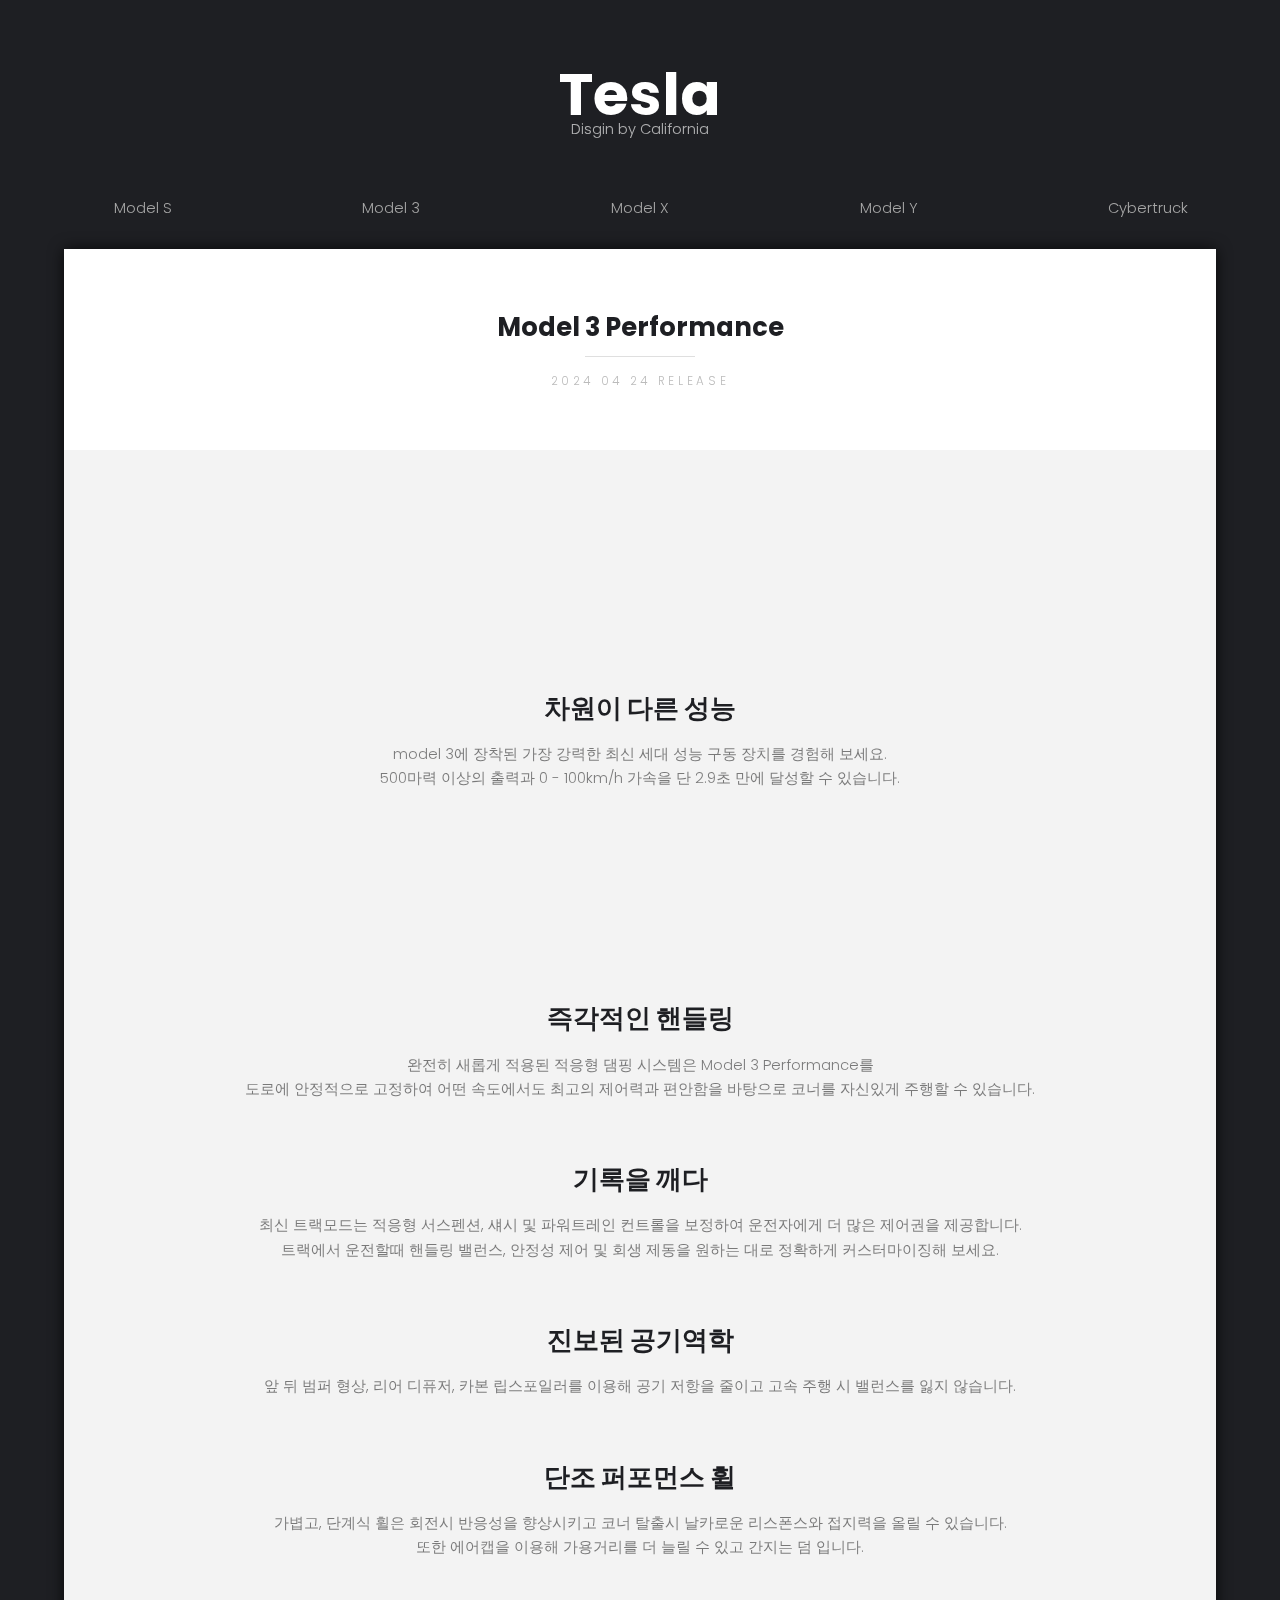
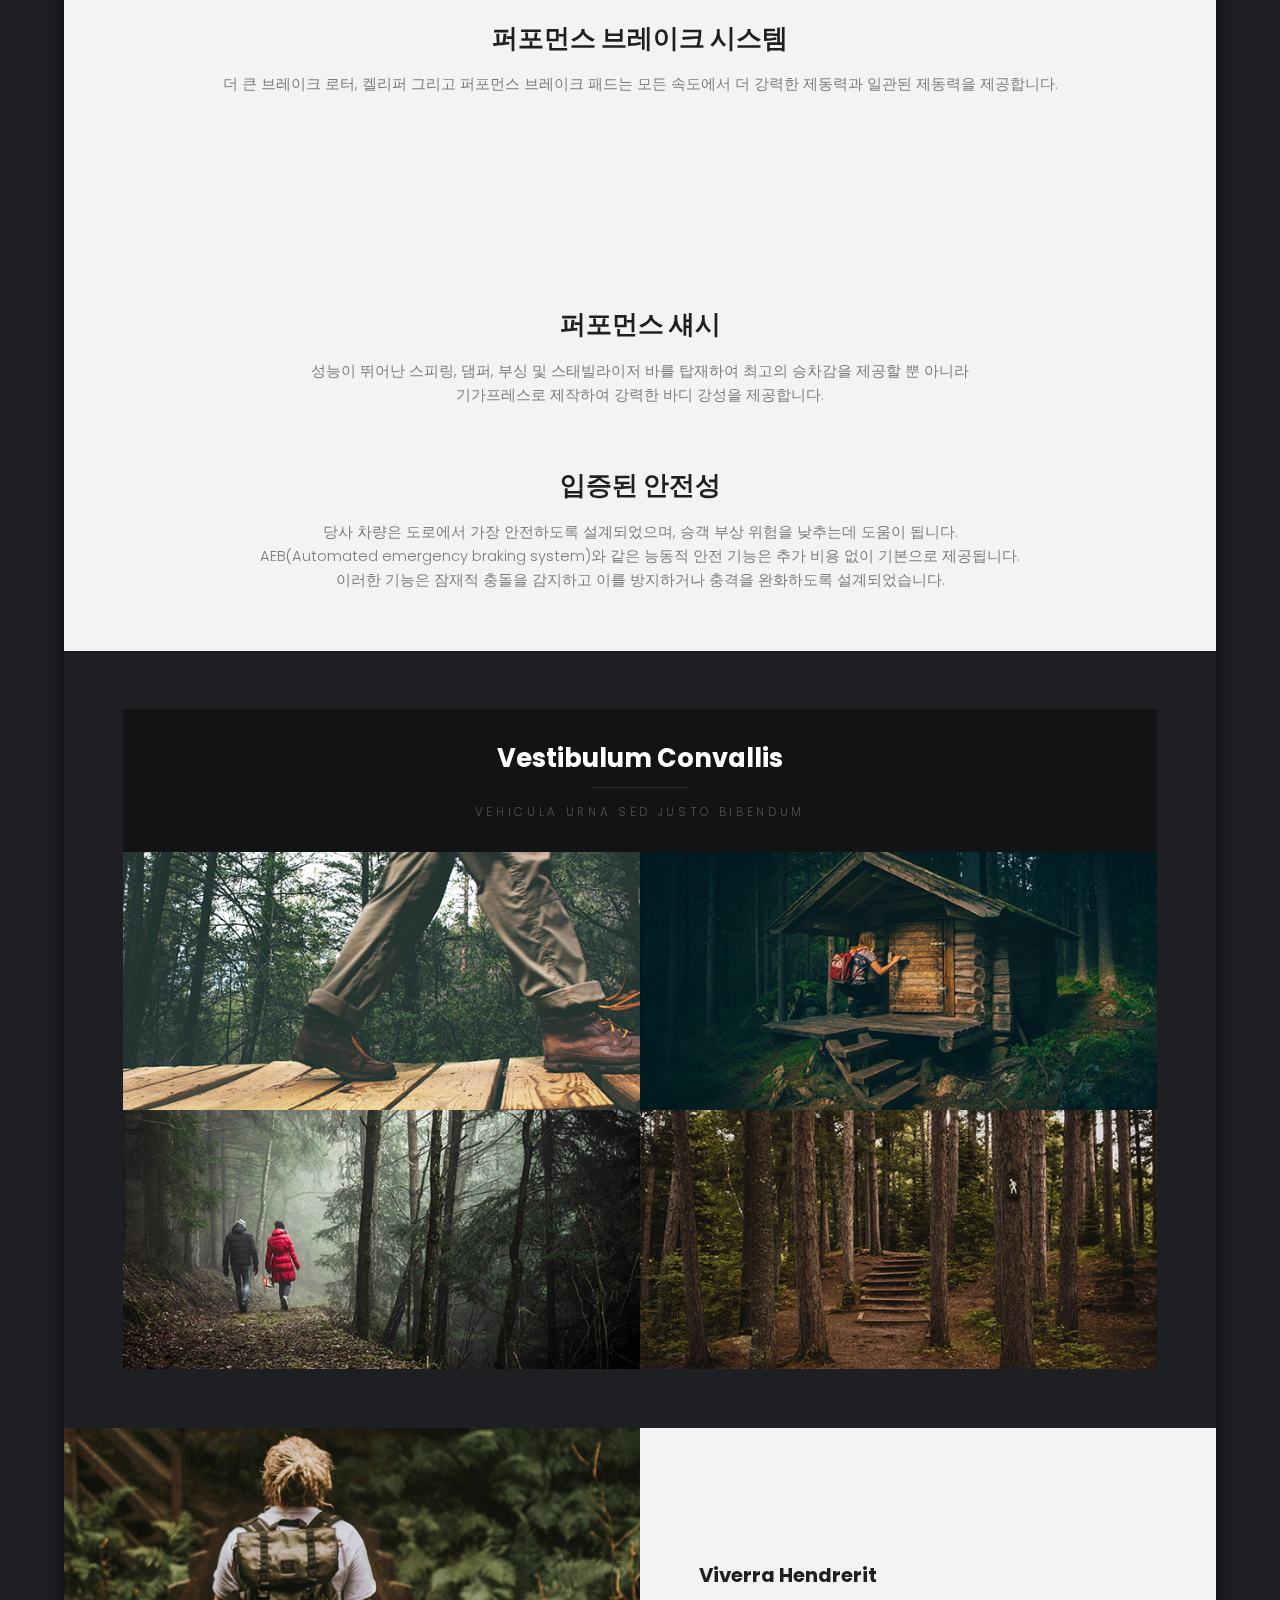
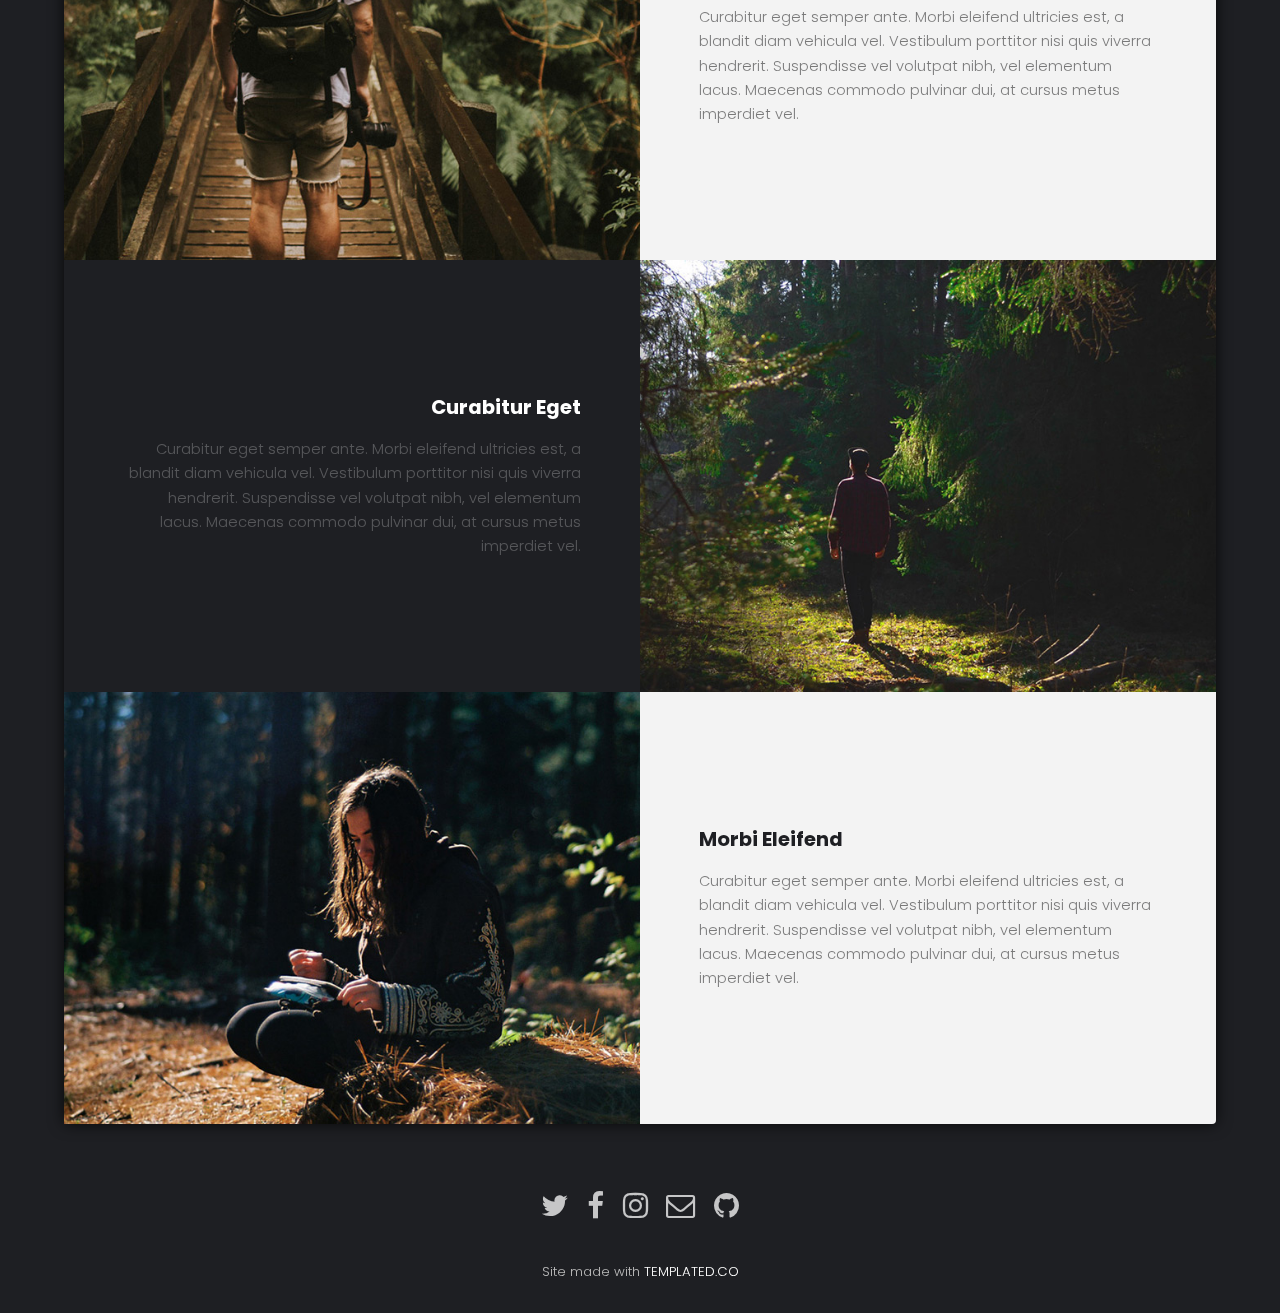
==== commit 21f16f3b: "Second" ====
--- a/index.html
+++ b/index.html
@@ -16,7 +16,16 @@
 
 		<!-- Header -->
 			<header id="header">
-				<div class="logo"><a href="#">Caminar <span>by TEMPLATED</span></a></div>
+				<div class="logo"><a href="index.html">Tesla <span>Disgin by California</span></a></div>
+				<nav>
+					<ul>
+						<li><a href="Model_S.html">Model S</a></li>
+						<li><a href="index.html">Model 3</a></li>
+						<li><a href="Model_X.html">Model X</a></li>
+						<li><a href="Model_Y.html">Model Y</a></li>
+						<li><a href="Cybertruck.html">Cybertruck</a></li>
+					</ul>
+				</nav>
 			</header>
 
 		<!-- Main -->
@@ -27,15 +36,66 @@
 					<section id="one" class="wrapper style1">
 
 						<div class="image fit flush">
-							<img src="images/pic02.jpg" alt="" />
+							<img src="https://digitalassets.tesla.com/tesla-contents/image/upload/f_auto,q_auto/Homepage-Model-3-Desktop-US.png" alt="" />
 						</div>
 						<header class="special">
-							<h2>Fringilla Fermentum Tellus</h2>
-							<p>vehicula urna sed justo bibendum</p>
+							<h2>Model 3 Performance</h2>
+							<p>2024 04 24 Release</p>
 						</header>
 						<div class="content">
-							<p>Curabitur eget semper ante. Morbi eleifend ultricies est, a blandit diam vehicula vel. Vestibulum porttitor nisi quis viverra hendrerit. Suspendisse vel volutpat nibh, vel elementum lacus. Maecenas commodo pulvinar dui, at cursus metus imperdiet vel. Vestibulum et efficitur urna. Duis velit nulla, interdum sed felis sit amet, facilisis auctor nunc. Cras luctus urna at risus feugiat scelerisque nec sed diam. </p>
-							<p>Nunc fringilla metus odio, at rutrum augue tristique vel. Nulla ac tellus a neque ullamcorper porta a vitae ipsum. Morbi est sapien, hendrerit quis mi in, aliquam bibendum orci. Vestibulum imperdiet nibh vitae maximus posuere. Aenean sit amet nibh feugiat, condimentum tellus eu, malesuada nunc. Mauris ac pulvinar turpis, sit amet pharetra est. Ut bibendum justo condimentum, vehicula ex vel, venenatis libero. Etiam vehicula urna sed justo bibendum, ac lacinia nunc pulvinar. Integer nec velit orci. Vestibulum pellentesque varius dapibus. Morbi ullamcorper augue est, sed luctus orci fermentum dictum. Nunc tincidunt, nisl consequat convallis viverra, metus nisl ultricies dui, vitae dapibus ligula urna sit amet nibh. Duis ut venenatis enim.</p>
+							<span class="video"><video id="model3_video" src="images/Model-3-Performance.mp4" autoplay muted loop playsinline></video></video></span>
+							<h2 class="h2" >차원이 다른 성능</h2>
+							<p class="p">
+								model 3에 장착된 가장 강력한 최신 세대 성능 구동 장치를 경험해 보세요. <br> 
+								500마력 이상의 출력과 0 - 100km/h 가속을 단 2.9초 만에 달성할 수 있습니다.
+							</p>
+
+							<span class="video"><video id="model3_video" src="images/Model-3-Performance-End-of-Page-Desktop-LHD.mp4" autoplay muted loop playsinline></video></video></span>
+							<h2 class="h2">즉각적인 핸들링</h2>
+							<p class="p">
+								완전히 새롭게 적용된 적응형 댐핑 시스템은 Model 3 Performance를 <br> 
+								도로에 안정적으로 고정하여 어떤 속도에서도 최고의 제어력과 편안함을 바탕으로 코너를 자신있게 주행할 수 있습니다.
+							</p>
+							<span class="image fit"><img src="https://digitalassets.tesla.com/tesla-contents/image/upload/f_auto,q_auto/Model-3-Performance-Speed-Desktop-LHD-Imperial.png" alt="" /></span>
+							<h2 class="h2">기록을 깨다</h2>
+							<p class="p">
+								최신 트랙모드는 적응형 서스펜션, 섀시 및 파워트레인 컨트롤을 보정하여 운전자에게 더 많은 제어권을 제공합니다. <br>
+								트랙에서 운전할때 핸들링 밸런스, 안정성 제어 및 회생 제동을 원하는 대로 정확하게 커스터마이징해 보세요.
+							</p>
+
+							<span class="image fit"><img src="https://digitalassets.tesla.com/tesla-contents/image/upload/f_auto,q_auto/Model-3-Performance-Media-Scanner-Aero-Mobile.png" alt="" /></span>
+							<h2 class="h2">진보된 공기역학</h2>
+							<p class="p">
+								앞  뒤 범퍼 형상, 리어 디퓨저, 카본 립스포일러를 이용해 공기 저항을 줄이고 고속 주행 시 밸런스를 잃지 않습니다.
+							</p>
+
+							<span class="image fit"><img src="https://digitalassets.tesla.com/tesla-contents/image/upload/f_auto,q_auto/Model-3-Performance-Media-Scanner-Wheels-Mobile.png" alt="" /></span>
+							<h2 class="h2">단조 퍼포먼스 휠</h2>
+							<p class="p">
+								가볍고, 단계식 휠은 회전시 반응성을 향상시키고 코너 탈출시 날카로운 리스폰스와 접지력을 올릴 수 있습니다. <br>
+								또한 에어캡을 이용해 가용거리를 더 늘릴 수 있고 간지는 덤 입니다.
+							</p>
+
+							<span class="image fit"><img src="https://digitalassets.tesla.com/tesla-contents/image/upload/f_auto,q_auto/Model-3-Performance-Media-Scanner-Brakes-Mobile.png" alt="" /></span>
+							<h2 class="h2">퍼포먼스 브레이크 시스템</h2>
+							<p class="p">
+								더 큰 브레이크 로터, 켈리퍼 그리고 퍼포먼스 브레이크 패드는 모든 속도에서 더 강력한 제동력과 일관된 제동력을 제공합니다.
+							</p>
+
+							<span class="video"><video id="model3_video" src="images/Model-3-Performance-Motor-Desktop.mp4" autoplay muted loop playsinline></video></video></span>
+							<h2 class="h2">퍼포먼스 섀시</h2>
+							<p class="p">
+								성능이 뛰어난 스피링, 댐퍼, 부싱 및 스태빌라이저 바를 탑재하여 최고의 승차감을 제공할 뿐 아니라  <br>
+								기가프레스로 제작하여 강력한 바디 강성을 제공합니다.
+							</p>
+
+							<span class="image fit"><img src="https://digitalassets.tesla.com/tesla-contents/image/upload/f_auto,q_auto/Model-3-Performance-Safety-Desktop-Tablet.png" alt="" /></span>
+							<h2 class="h2">입증된 안전성</h2>
+							<p class="p">
+								당사 차량은 도로에서 가장 안전하도록 설계되었으며, 승객 부상 위험을 낮추는데 도움이 됩니다. <br>
+								AEB(Automated emergency braking system)와 같은 능동적 안전 기능은 추가 비용 없이 기본으로 제공됩니다. <br>
+								이러한 기능은 잠재적 충돌을 감지하고 이를 방지하거나 충격을 완화하도록 설계되었습니다.
+							</p>
 						</div>
 					</section>
 
@@ -107,6 +167,7 @@
 						<li><a href="#" class="icon fa-facebook"><span class="label">Facebook</span></a></li>
 						<li><a href="#" class="icon fa-instagram"><span class="label">Instagram</span></a></li>
 						<li><a href="#" class="icon fa-envelope-o"><span class="label">Email</span></a></li>
+						<li><a href="https://github.com/Ju-Won-Kang" class="icon fa-github" target="_blank"><span class="label">Github</span></a></li>
 					</ul>
 				</div>
 			</footer>
--- a/assets/css/main.css
+++ b/assets/css/main.css
@@ -2921,7 +2921,7 @@
 			-ms-transition: opacity 1.5s ease-in-out, visibility 1.5s;
 			transition: opacity 1.5s ease-in-out, visibility 1.5s;
 			content: '';
-			background-image: url(../../images/bg.jpg);
+			background-image: url(https://digitalassets.tesla.com/tesla-contents/image/upload/f_auto,q_auto/Homepage-SolarPanels-01-Desktop);
 			background-attachment: fixed;
 			background-position: center;
 			background-repeat: no-repeat;
--- a/assets/css/index.css
+++ b/assets/css/index.css
@@ -0,0 +1,55 @@
+/* .video{
+    block-size: 120vh;
+    inline-size: 120vw;
+    left: 50%;
+    position:static;
+    top: 50%;
+    -webkit-transform: translate(-50%, -50%);
+    transform: translate(-50%, -50%);
+    transition: background-color .5s ease, -webkit-backdrop-filter .5s ease;
+    transition: background-color .5s ease, backdrop-filter .5s ease;
+    transition: background-color .5s ease, backdrop-filter .5s ease, -webkit-backdrop-filter .5s ease;
+    z-index: 999
+}
+#model3_iframe{
+    width: 100%;
+    height: 100%;
+} */
+#model3_video {
+    width: 100%;  
+    height: auto; 
+    display: block; 
+}
+
+.video {
+    position: relative; 
+    overflow: hidden;
+    max-width: 100%; 
+    margin: auto; 
+}
+.h2, .p{
+    text-align: center;
+}
+.h2{
+    margin-top: 30px;
+}
+nav ul{
+    list-style: none;
+}
+nav a{
+    text-decoration: none;
+    color: #a6a6a6;
+}
+nav li{
+    gap: -10px;
+}
+nav>ul{
+    display: flex;
+    flex-direction: row;
+    justify-content: space-around;
+    
+}
+nav li:hover{
+    scale: 1.09;
+    
+}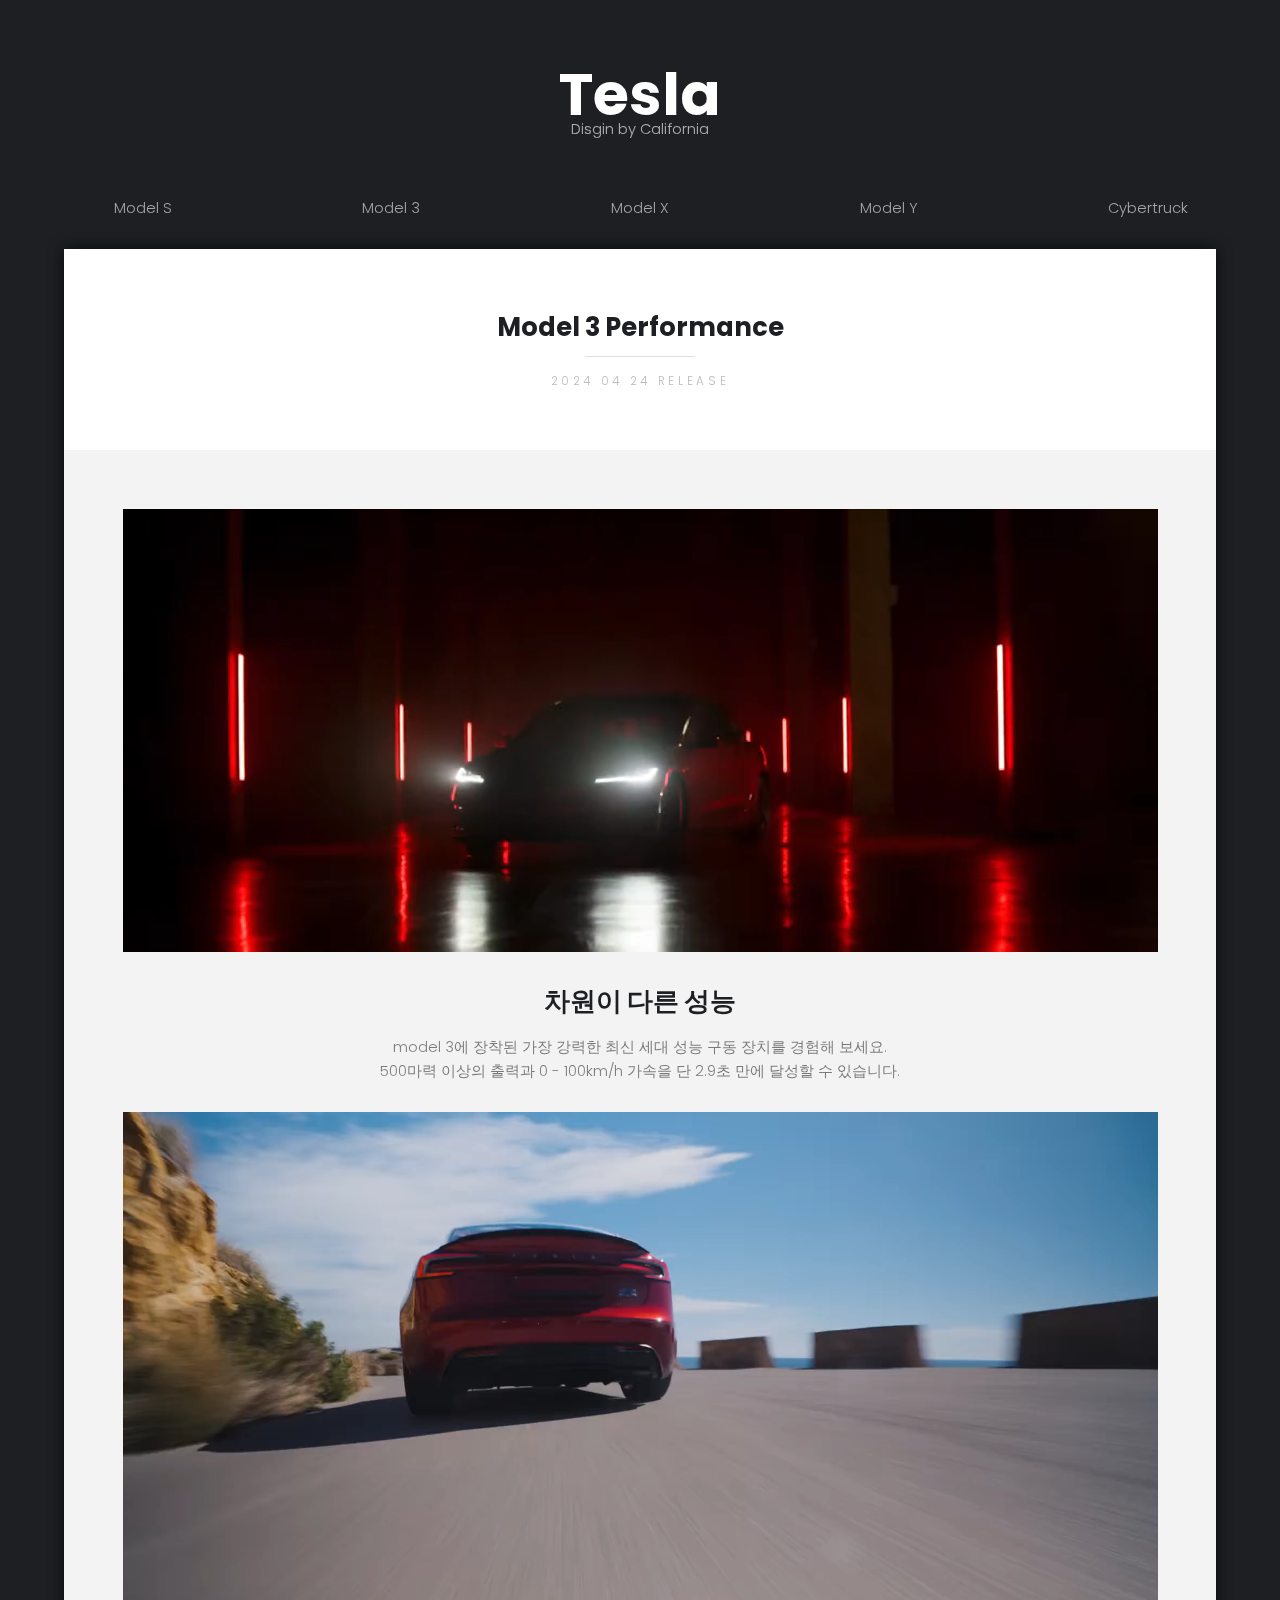
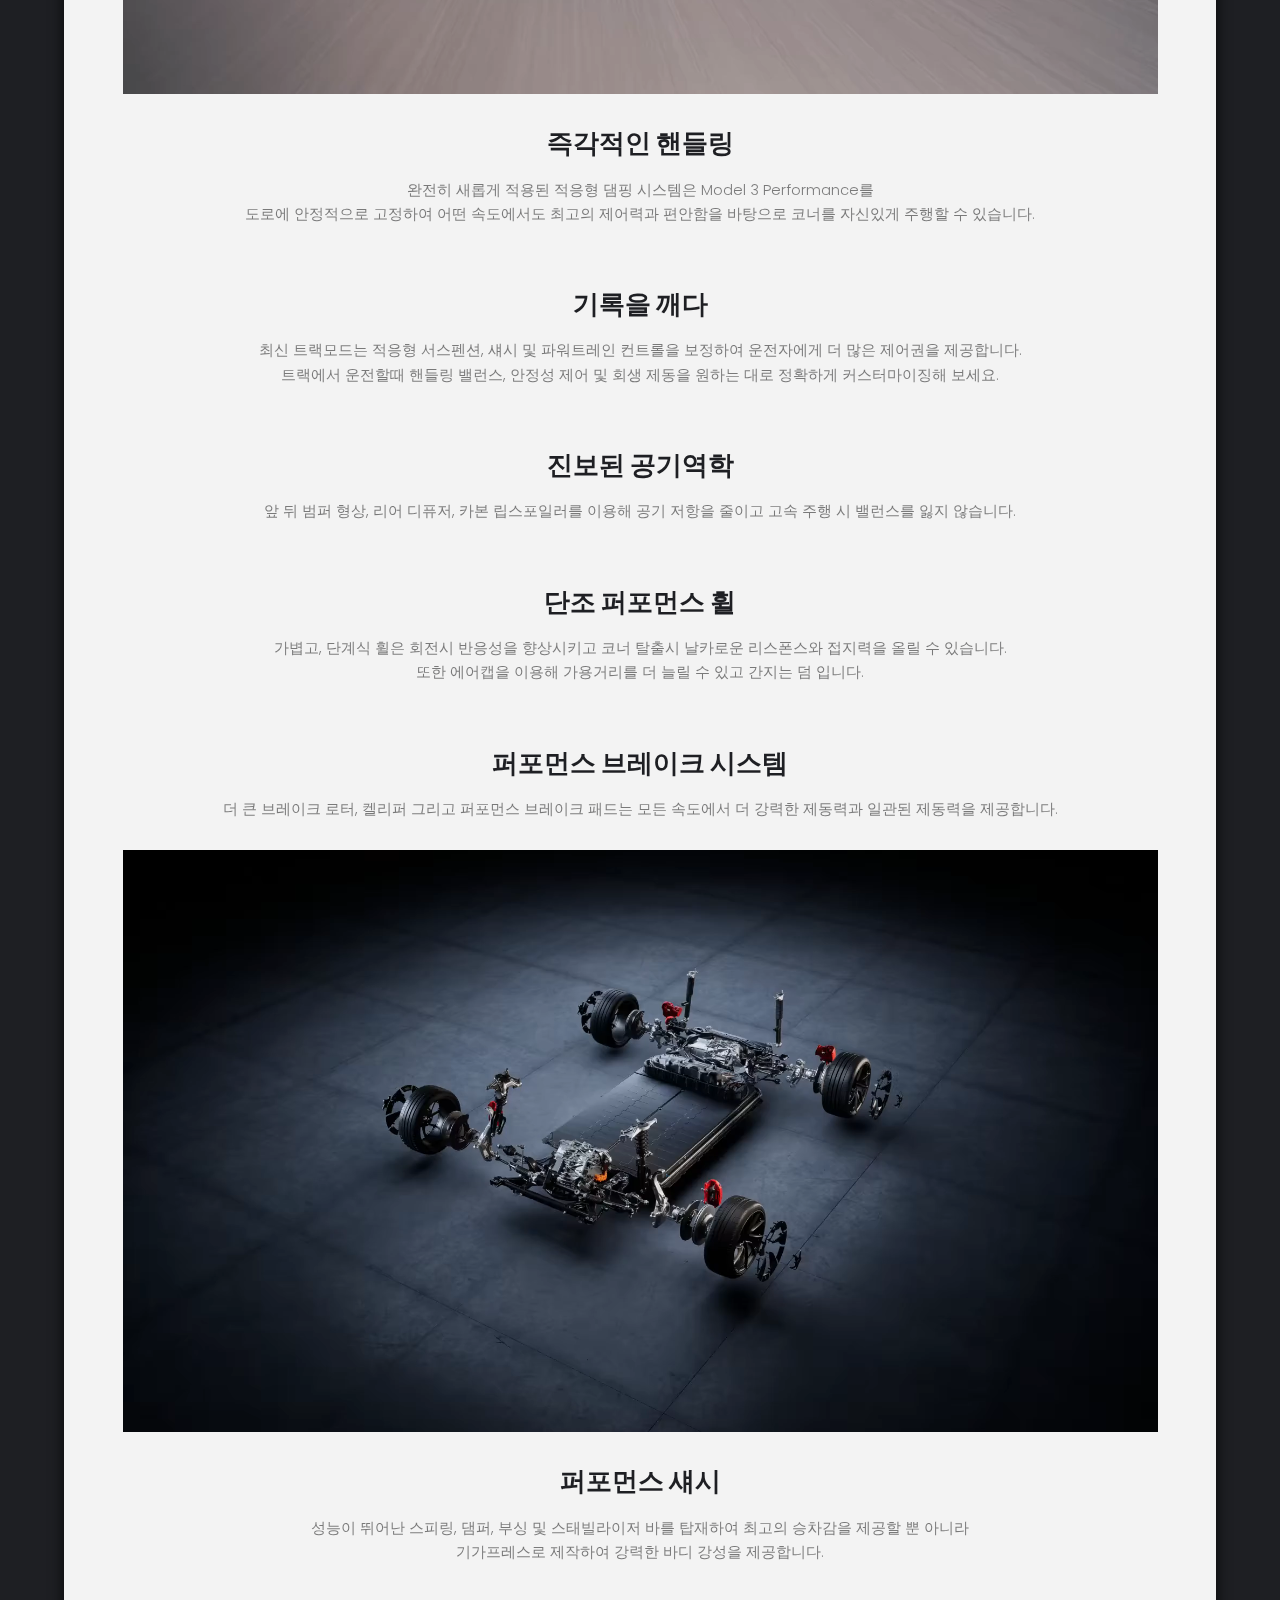
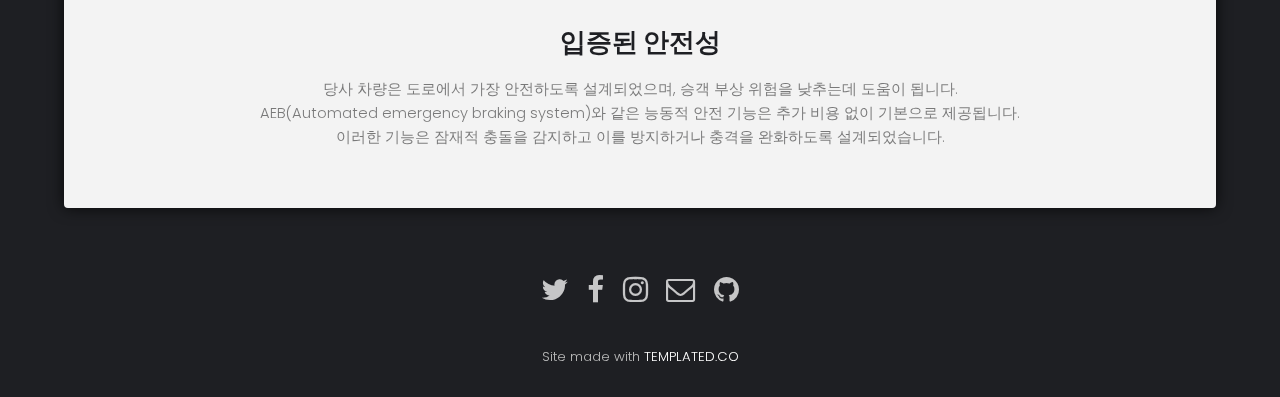
==== commit 36511be3: "Third commit" ====
--- a/index.html
+++ b/index.html
@@ -99,63 +99,6 @@
 						</div>
 					</section>
 
-				<!-- Two -->
-					<section id="two" class="wrapper style2">
-						<header>
-							<h2>Vestibulum Convallis</h2>
-							<p>vehicula urna sed justo bibendum</p>
-						</header>
-						<div class="content">
-							<div class="gallery">
-								<div>
-									<div class="image fit flush">
-										<a href="images/pic03.jpg"><img src="images/pic03.jpg" alt="" /></a>
-									</div>
-								</div>
-								<div>
-									<div class="image fit flush">
-										<a href="images/pic01.jpg"><img src="images/pic01.jpg" alt="" /></a>
-									</div>
-								</div>
-								<div>
-									<div class="image fit flush">
-										<a href="images/pic04.jpg"><img src="images/pic04.jpg" alt="" /></a>
-									</div>
-								</div>
-								<div>
-									<div class="image fit flush">
-										<a href="images/pic05.jpg"><img src="images/pic05.jpg" alt="" /></a>
-									</div>
-								</div>
-							</div>
-						</div>
-					</section>
-
-				<!-- Three -->
-					<section id="three" class="wrapper">
-						<div class="spotlight">
-							<div class="image flush"><img src="images/pic06.jpg" alt="" /></div>
-							<div class="inner">
-								<h3>Viverra Hendrerit</h3>
-								<p>Curabitur eget semper ante. Morbi eleifend ultricies est, a blandit diam vehicula vel. Vestibulum porttitor nisi quis viverra hendrerit. Suspendisse vel volutpat nibh, vel elementum lacus. Maecenas commodo pulvinar dui, at cursus metus imperdiet vel.</p>
-							</div>
-						</div>
-						<div class="spotlight alt">
-							<div class="image flush"><img src="images/pic07.jpg" alt="" /></div>
-							<div  class="inner">
-								<h3>Curabitur Eget</h3>
-								<p>Curabitur eget semper ante. Morbi eleifend ultricies est, a blandit diam vehicula vel. Vestibulum porttitor nisi quis viverra hendrerit. Suspendisse vel volutpat nibh, vel elementum lacus. Maecenas commodo pulvinar dui, at cursus metus imperdiet vel.</p>
-							</div>
-						</div>
-						<div class="spotlight">
-							<div class="image flush"><img src="images/pic08.jpg" alt="" /></div>
-							<div class="inner">
-								<h3>Morbi Eleifend</h3>
-								<p>Curabitur eget semper ante. Morbi eleifend ultricies est, a blandit diam vehicula vel. Vestibulum porttitor nisi quis viverra hendrerit. Suspendisse vel volutpat nibh, vel elementum lacus. Maecenas commodo pulvinar dui, at cursus metus imperdiet vel.</p>
-							</div>
-						</div>
-					</section>
-
 				</div>
 			</section>
 
--- a/assets/css/index.css
+++ b/assets/css/index.css
@@ -40,9 +40,6 @@
     text-decoration: none;
     color: #a6a6a6;
 }
-nav li{
-    gap: -10px;
-}
 nav>ul{
     display: flex;
     flex-direction: row;
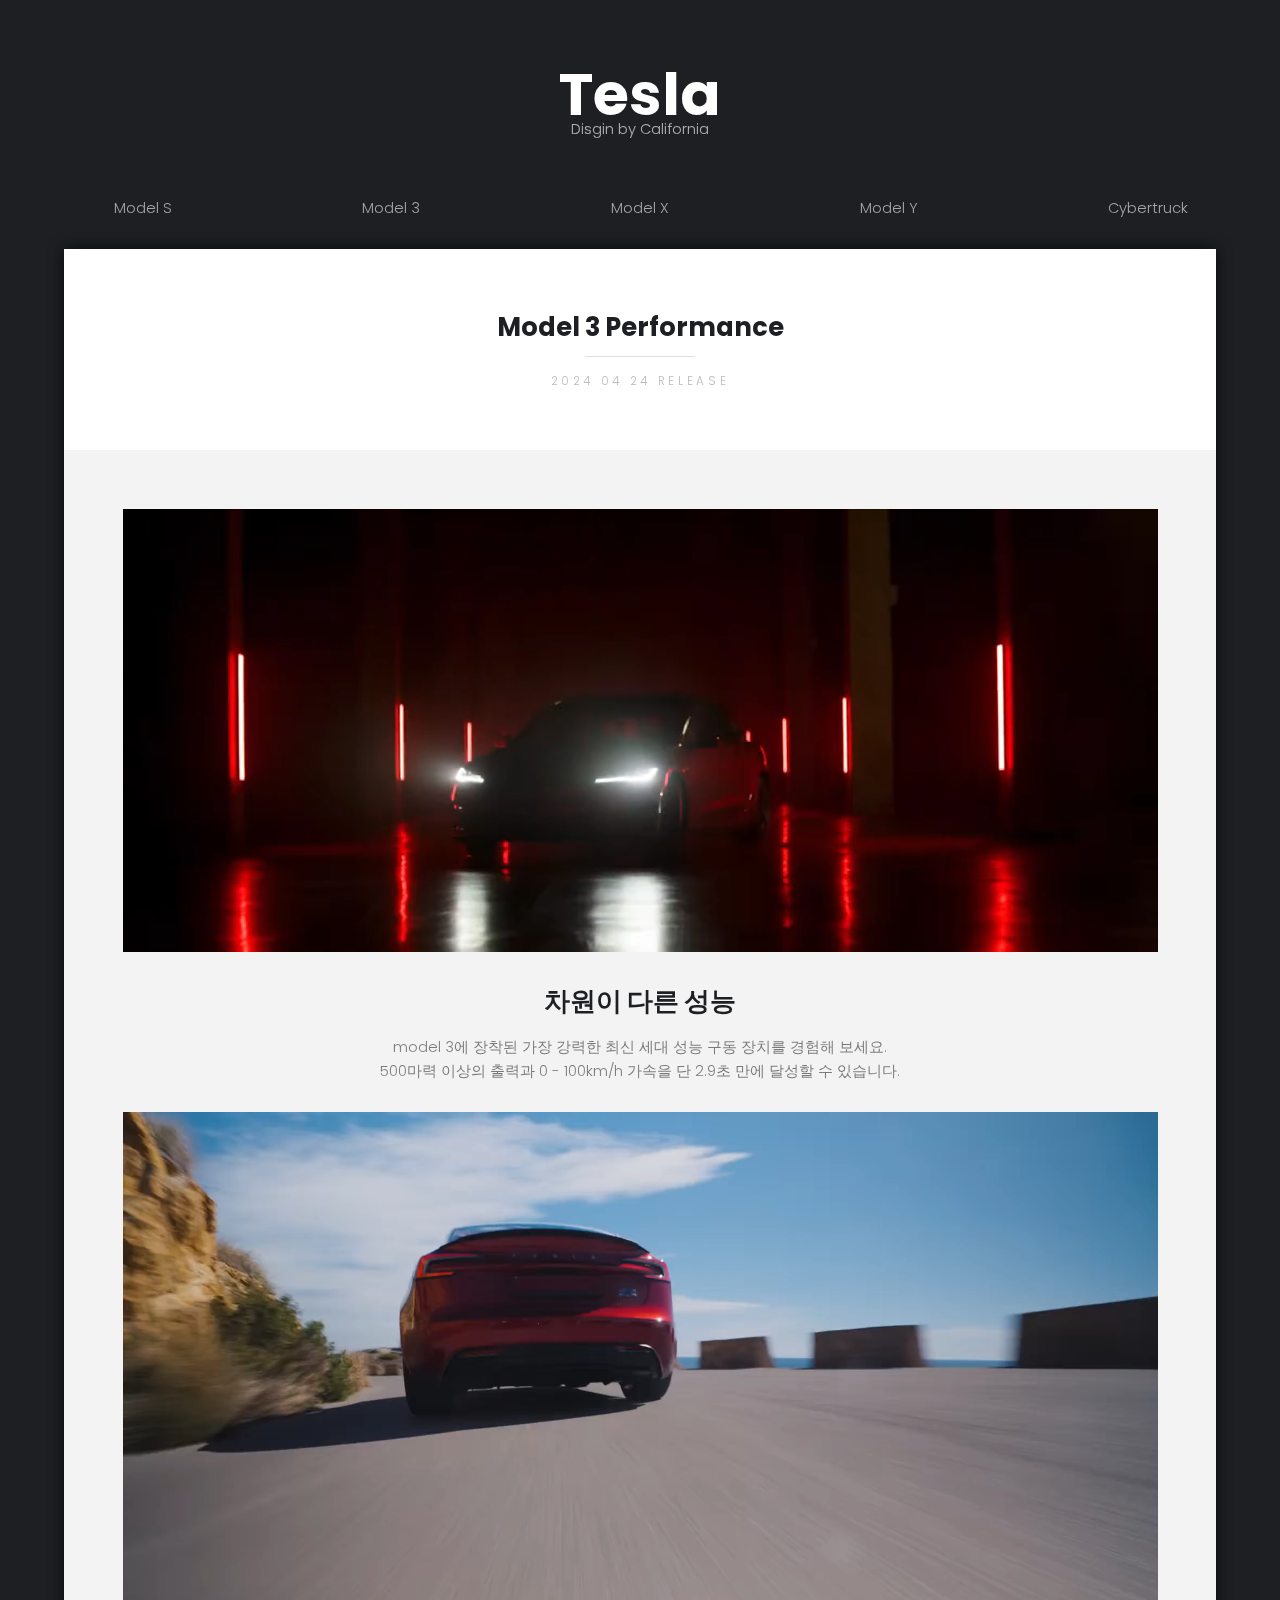
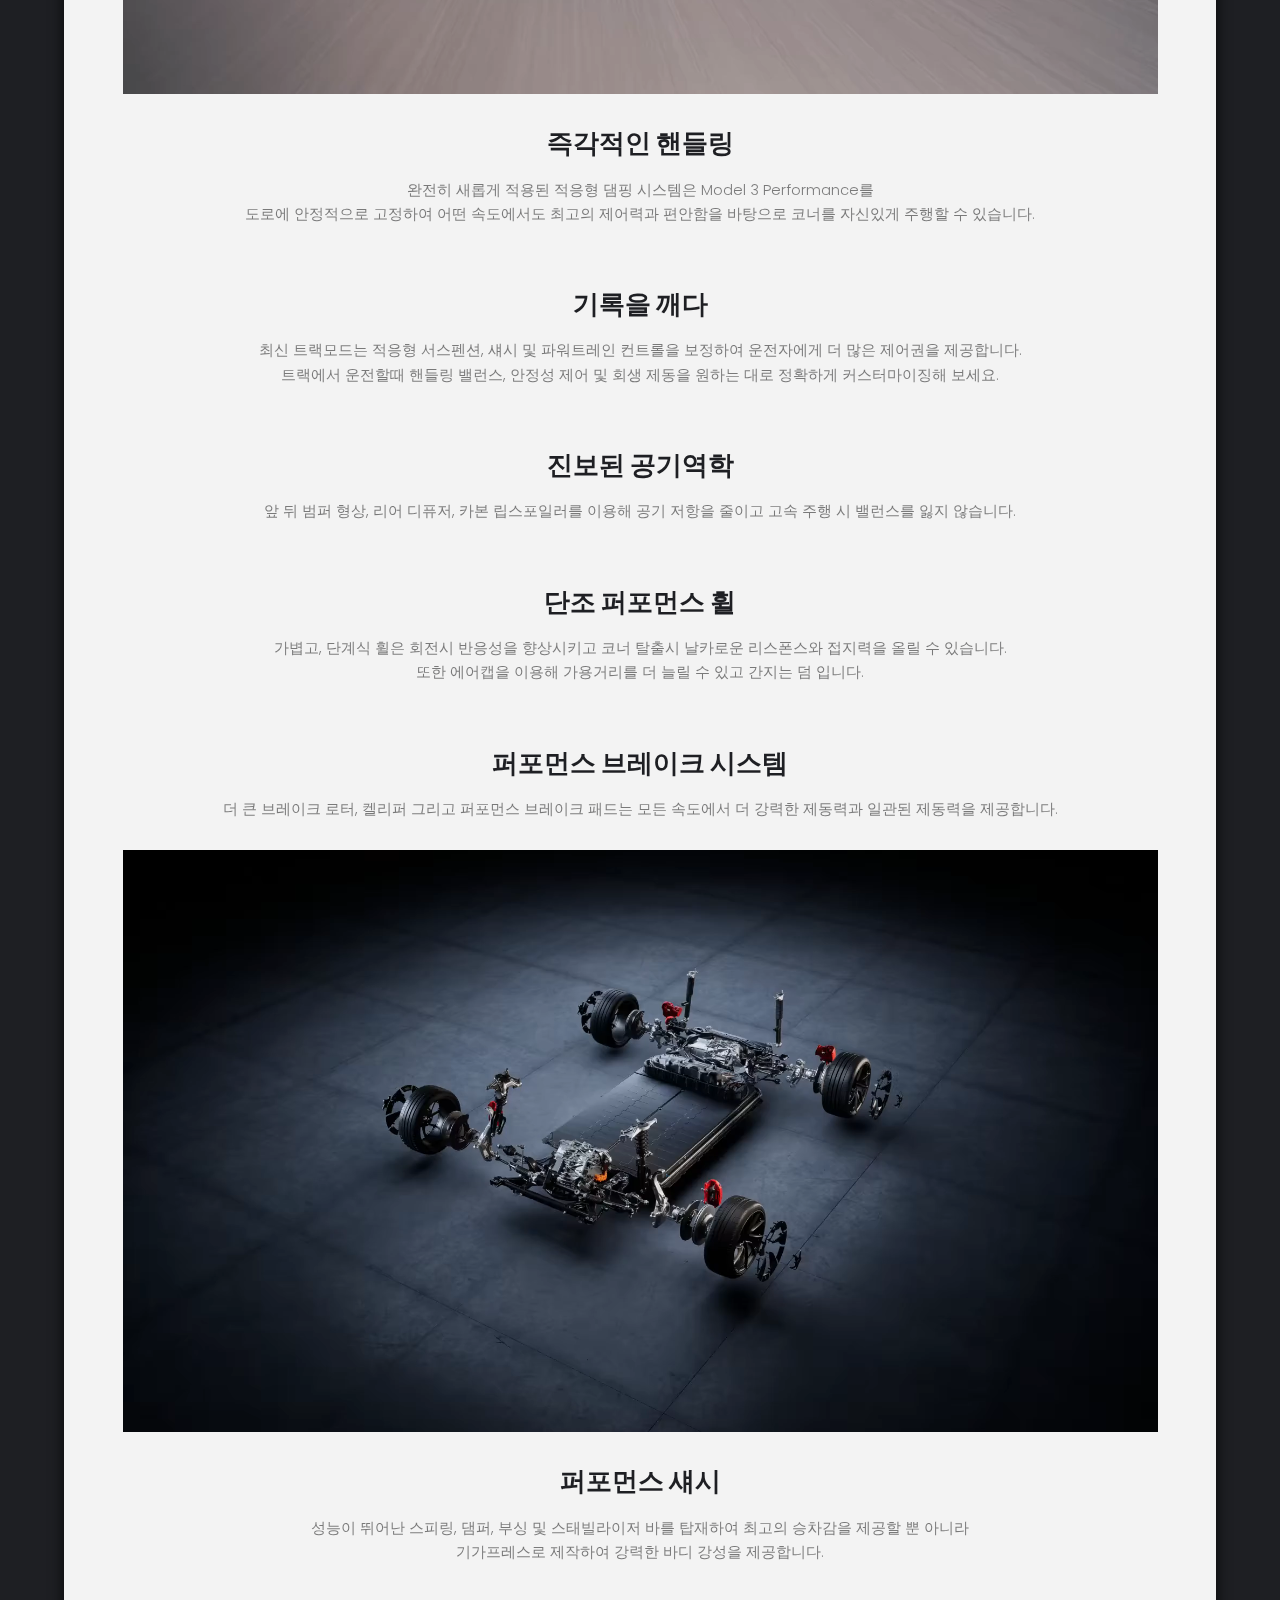
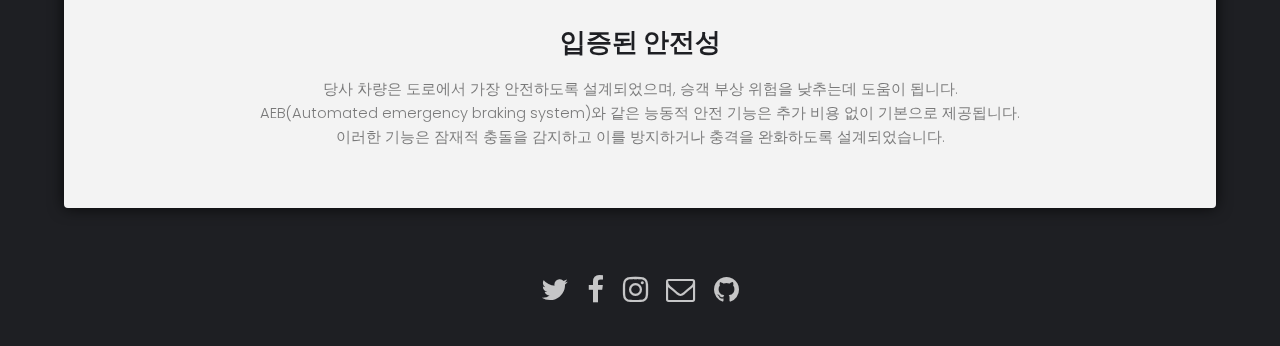
==== commit 08e23327: "finish" ====
--- a/index.html
+++ b/index.html
@@ -115,9 +115,7 @@
 				</div>
 			</footer>
 
-		<div class="copyright">
-			Site made with <a href="https://templated.co/">TEMPLATED.CO</a>
-		</div>
+	
 
 		<!-- Scripts -->
 			<script src="assets/js/jquery.min.js"></script>
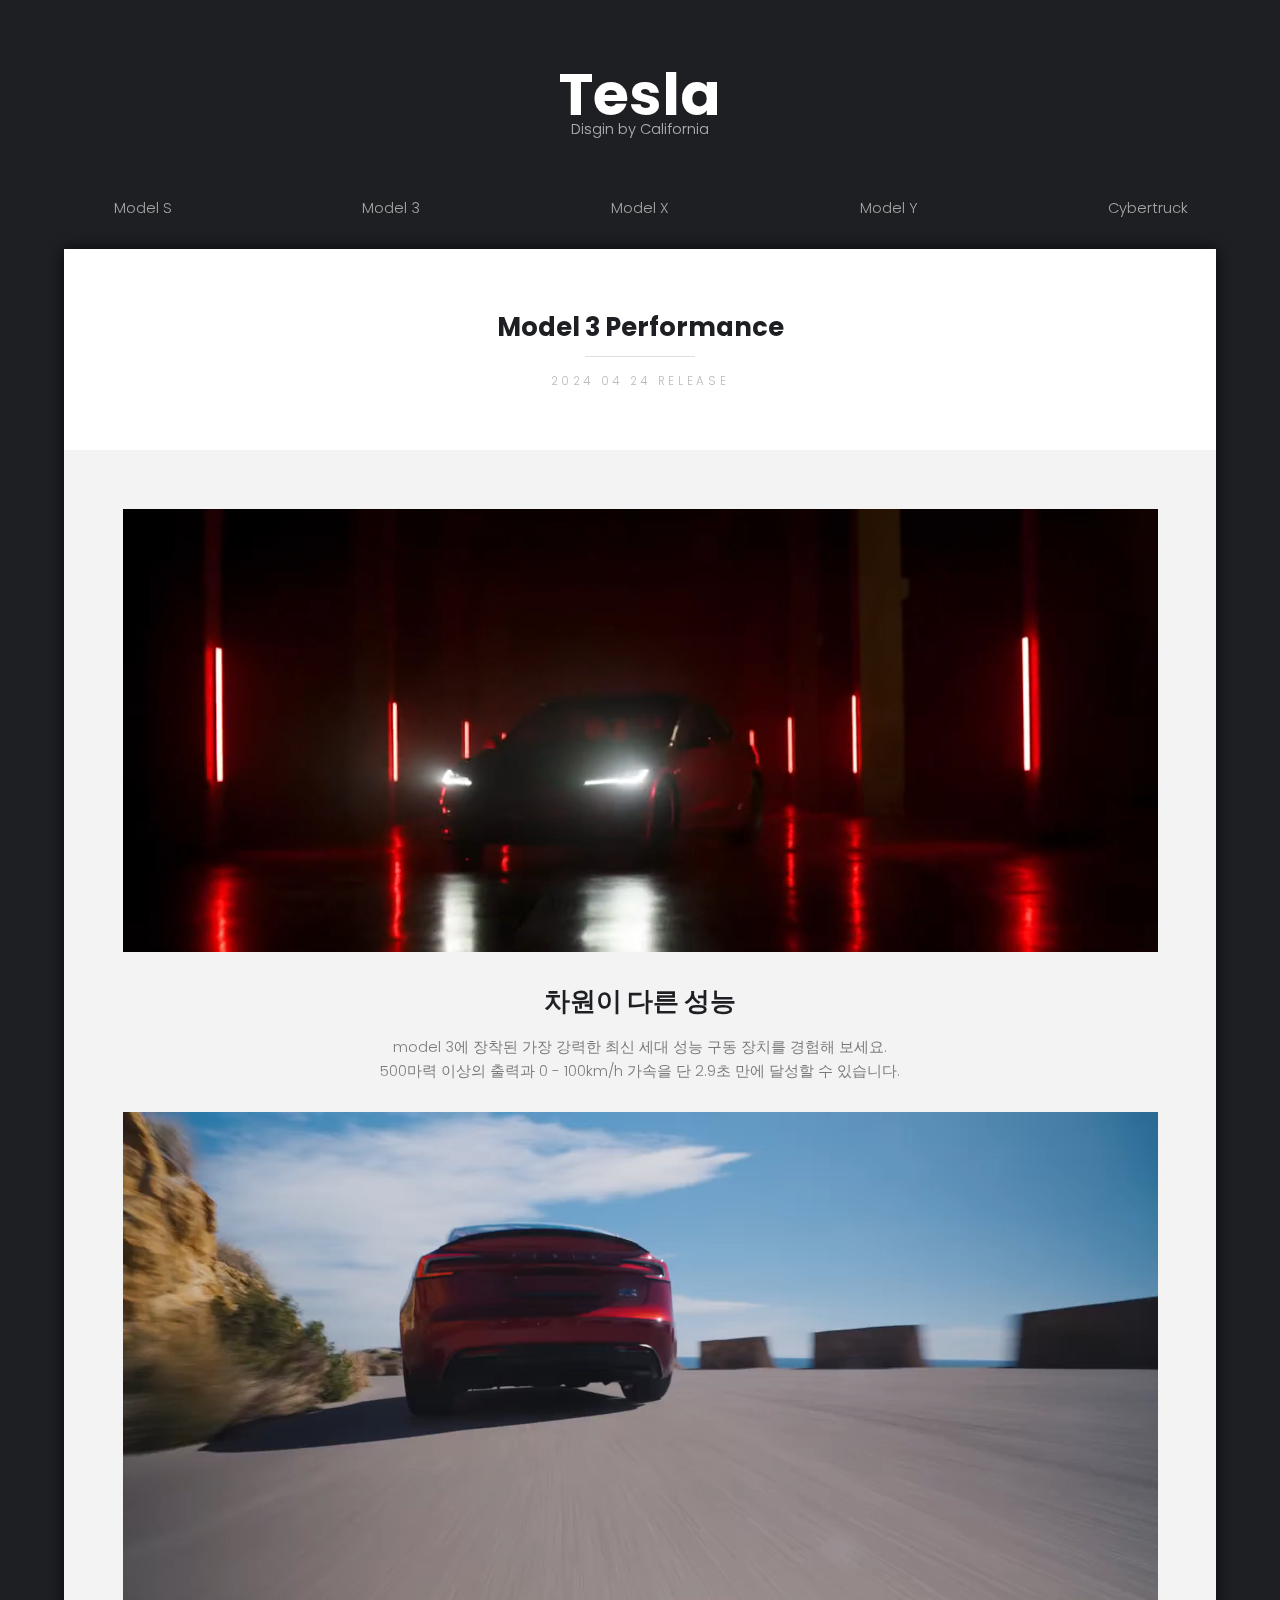
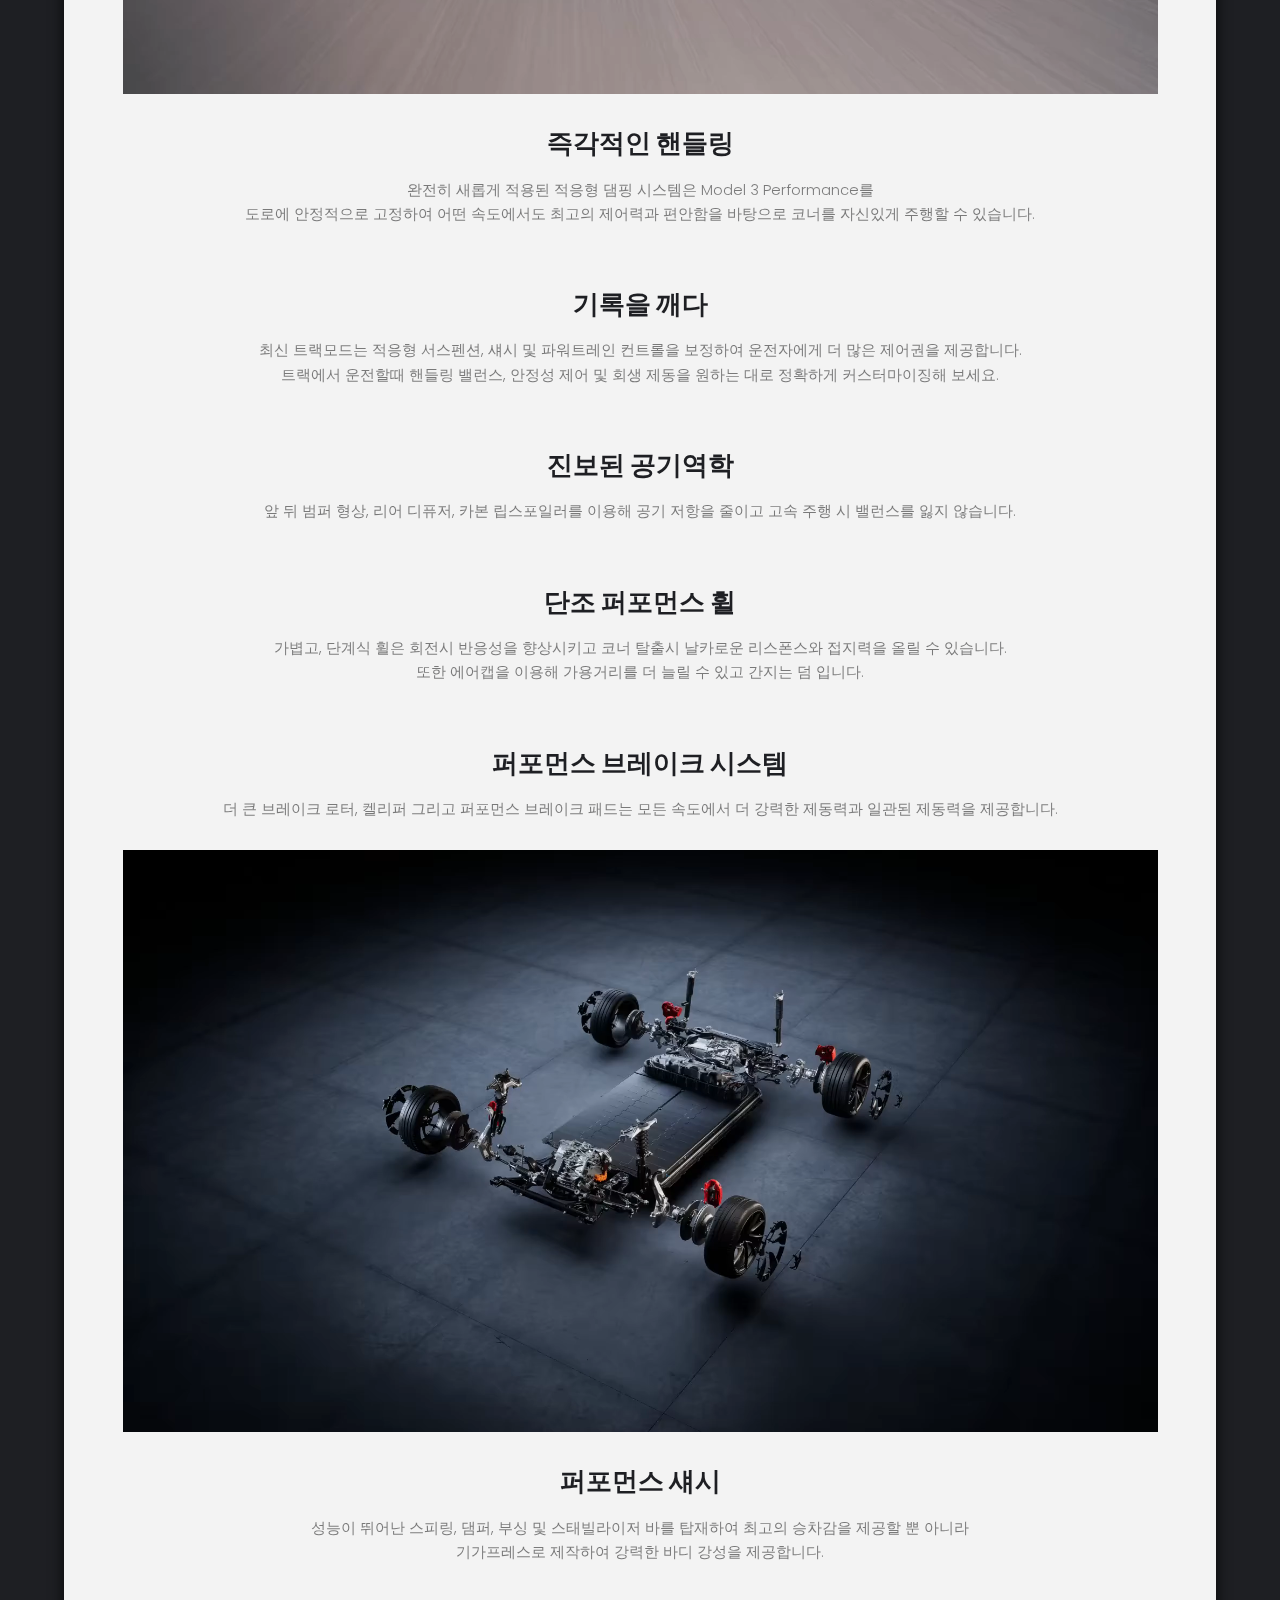
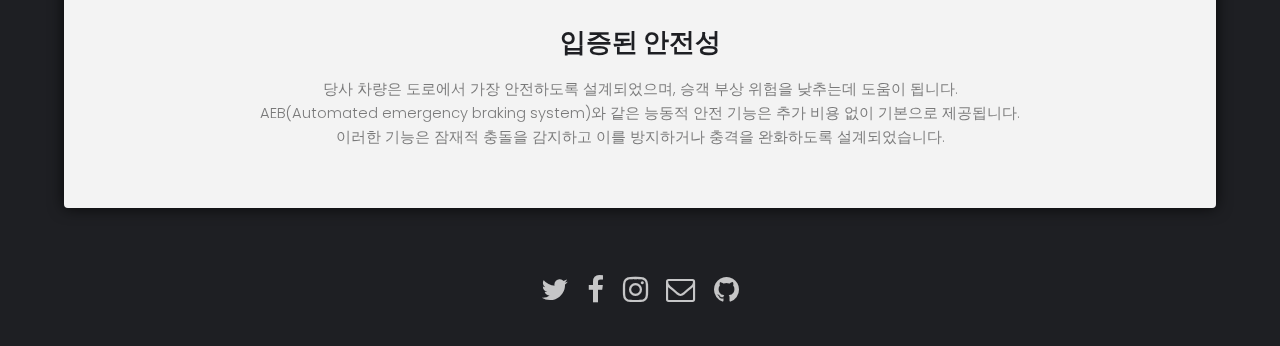
==== commit ea5fa94a: "modify title" ====
--- a/index.html
+++ b/index.html
@@ -6,7 +6,7 @@
 -->
 <html>
 	<head>
-		<title>Caminar by TEMPLATED</title>
+		<title>Model 3 Performance</title>
 		<meta charset="utf-8" />
 		<meta name="viewport" content="width=device-width, initial-scale=1" />
 		<link rel="stylesheet" href="assets/css/main.css" />
